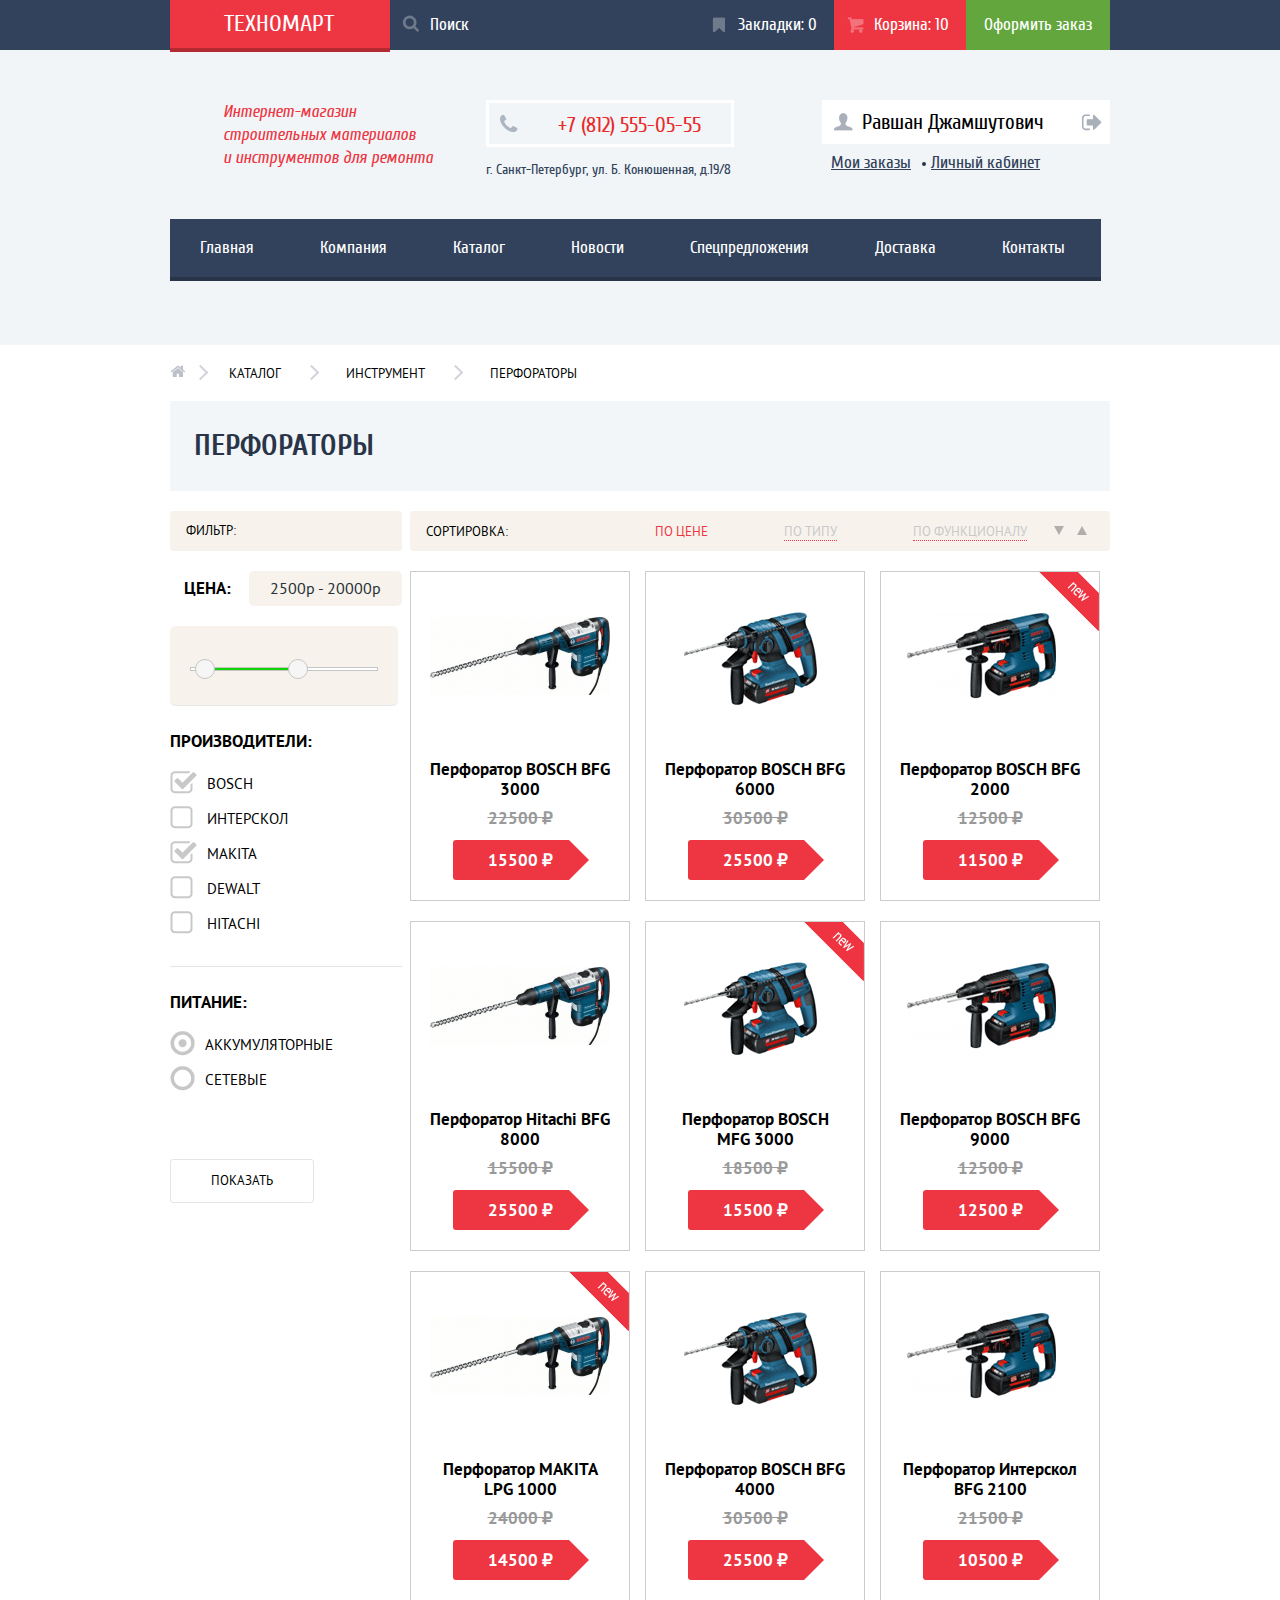
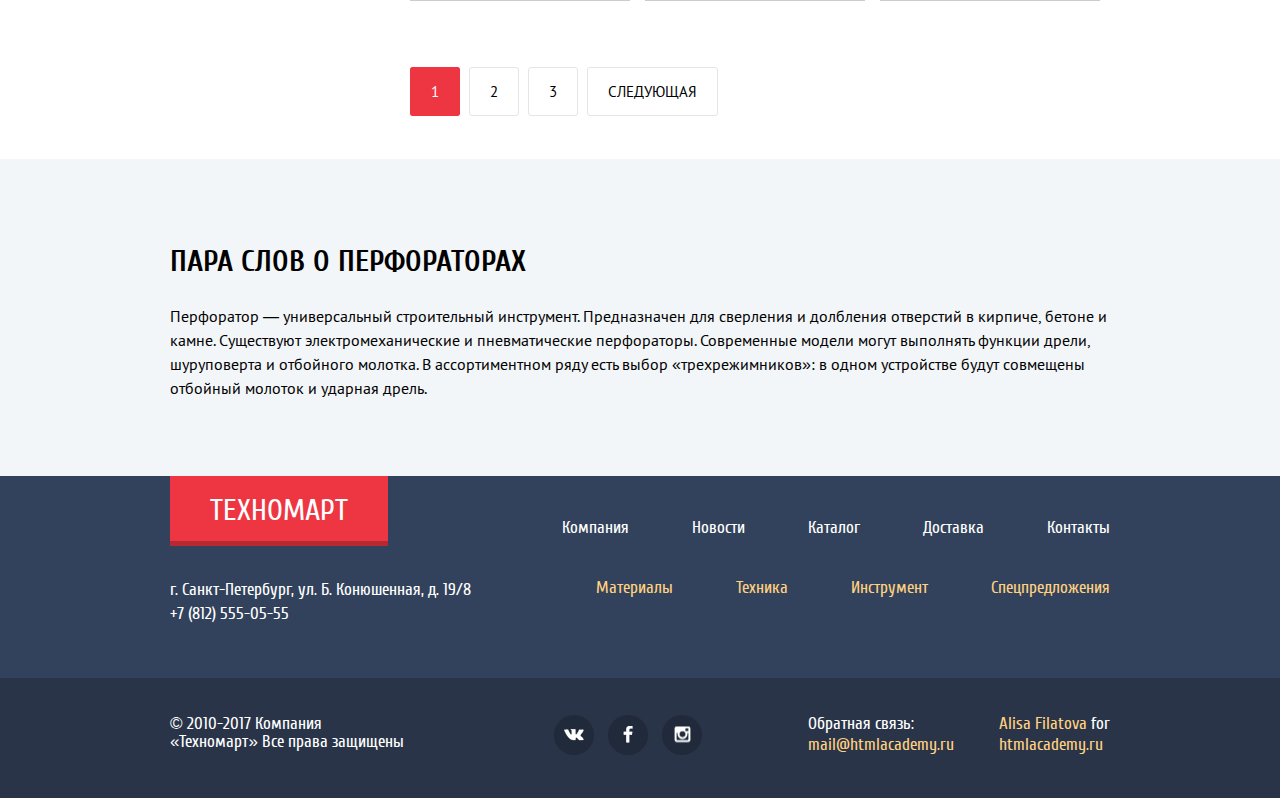
==== inner.html @ 426a7ded "добавлен запрос товаров по фильтру" ====
<!DOCTYPE html>
<html lang="ru">
<head>
    <meta charset="utf-8">

    <link rel="stylesheet" href="css/normalize.css" >
    <link rel="stylesheet" href="css/common.css">
    <link rel="stylesheet" href="css/inner.css">
    <link rel="stylesheet" href="css/layout.css">
    <link rel="stylesheet" href="css/products-card.css">
    <link rel="stylesheet" href="css/modal.css">
    
    <title>Техномарт-каталог</title>
</head>

<body>
    <header class="main-header">
        <div class="navigation">
            <nav class="user-nav container clearfix">
                <a href="index.html" class="main-logo">Техномарт</a>
     
                <div class="search-field">
                    <input 
                        type="search" 
                        name="search" 
                        placeholder="Поиск"
                    >
                </div>

                <ul class="user-menu">
                    <li>
                        <a href="#" class="bookmark icon">Закладки:
                          <span class="bookmark-number">0</span>
                        </a>
                    </li>
                    
                    <li>
                        <a href="#" class="basket basket-filled icon">Корзина: 
                          <span class="basket-number">10</span>
                        </a>
                    </li>

                    <li>
                        <a href="#" class="active-btn">Оформить заказ</a>
                    </li>
                </ul>
            </nav>
        </div>
        
        <div class="container">
            <div class="header clearfix">
                <div class="main-title">
                    <p>Интернет-магазин<br>
                       строительных материалов<br>
                       и инструментов для ремонта
                    </p>
                </div>
            
                <div class="contacts-block">
                    <div class="tel">
                        <span><i class="phone icon"></i>+7 (812) 555-05-55</span>
                    </div>
                    <p>г. Санкт-Петербург, ул. Б. Конюшенная, д.19/8</p>
                </div>

                <nav class="user-block">
                    <a href="#" class="btn-user-block logout"></a>
                    <a href="#" class="btn-user-block personal-account">Равшан Джамшутович</a>
                  
                    <div class="personal-account-nav">
                        <a href="#">Личный кабинет</a>
                        <a href="#">Мои заказы</a>
                    </div>
                </nav>

                <nav class="main-nav clearfix">
                    <ul class="main-nav-ul">
                        <li><a href="index.html">Главная</a></li>
                        <li><a href="index.html#Company">Компания</a></li>
                        <li><a href="#">Каталог</a></li>
                        <li><a href="#">Новости</a></li>
                        <li><a href="#">Спецпредложения</a></li>
                        <li><a href="index.html#delivery">Доставка</a></li>
                        <li><a href="#main-footer">Контакты</a></li>
                    </ul>
                </nav>
            </div>
        </div>
    </header>
    
    <main class="catalog container clearfix"> 
        <nav class="catalog-nav clearfix">
            <ul>
                <li><a href="#" class="home-page"></a></li>
                <li><a href="#">Каталог</a></li>
                <li><a href="#">Инструмент</a></li>
                <li><a href="#" class="active">Перфораторы</a></li>
            </ul>
        </nav>
        
        <div class="catalog-title">
            <h1 class="title">Перфораторы</h1>
        </div> 
      
        <section class="filter container clearfix">
            
            <form class="filter-form">
                <div class="form-title">Фильтр:</div>

                <div class="price-controls">
                    <label for="amount" class="filter range-title">ЦЕНА:</label>
                    <input
                        id="amount"
                        class="max-price"
                        name="max-price"
                        type="text"
                        readonly
                    >
                </div>

                <div class="range-filter">
                    <div id="slider-range"></div>
                </div>

                <div class="checkbox-title">Производители:</div>
                <ul class="checkbox-filter">
                    <li>
                       <input 
                           type="checkbox" 
                           name="BOSCH" 
                           value="BOSCH" 
                           id="BOSCH" 
                           checked
                       >
                       <label for="BOSCH"><span></span>Bosch</label>
                    </li>
                    <li>
                       <input 
                           type="checkbox" 
                           name="interskol" 
                           value="Интерскол" 
                           id="interskol"
                       >
                       <label for="interskol"><span></span>Интерскол</label>
                    </li>
                    <li>
                        <input 
                            type="checkbox" 
                            name="MAKITA" 
                            value="MAKITA" 
                            id="MAKITA" 
                            checked
                        >
                        <label for="MAKITA"><span></span>Makita</label>
                    </li>
                    <li>
                        <input 
                            type="checkbox" 
                            name="dewalt" 
                            value="dewalt" 
                            id="dewalt"
                        >
                        <label for="dewalt"><span></span>Dewalt</label>
                    </li>
                    <li>
                        <input 
                            type="checkbox" 
                            name="hitachi" 
                            value="Hitachi" 
                            id="hitachi"
                        >
                        <label for="hitachi"><span></span>Hitachi</label>
                    </li>
                </ul>
                
                <div class="radio-title">Питание:</div>
                <ul class="radio-filter">
                    <li>
                        <input 
                            type="radio" 
                            name="power" 
                            value="battery" 
                            id="battery" 
                            checked
                        >
                        <label for="battery"><span></span>Аккумуляторные</label>
                    </li>
                    <li>
                        <input 
                            type="radio" 
                            name="power" 
                            value="mains-supply" 
                            id="mains-supply"
                        >
                        <label for="mains-supply"><span></span>Сетевые</label>
                    </li>
                </ul>
           
                <p><input type="submit" value="Показать" class="filter-btn"></p>  
            </form>
              
          
            <section class="products-catalog container-catalog clearfix">
                <div class="catalog-items">
                    
                    <nav class="products-filter-nav">
                        <span class="title">Сортировка:</span>
                        <ul>
                            <li><a href="#" class="active filter-price">По цене</a></li>
                            <li><a class="filter-type" href="#">По типу</a></li>
                            <li><a class="filter-function" href="#">По функционалу</a></li>
                        </ul>
                    </nav>
                <div class="items"></div>

                </div>
                <nav class="paginator">
                    <ul>
                        <li><a href="#" class="active">1</a></li>
                        <li><a href="#">2</a></li>
                        <li><a href="#">3</a></li>
                        <li><a href="#">Следующая</a></li>
                    </ul>
                </nav>
            </section>
        </section>
    </main>
    <article class="about">
        <div class="container clearfix">
            <h2>Пара слов о перфораторах</h2>
            <p>
                Перфоратор — универсальный строительный инструмент.
                Предназначен для сверления и долбления отверстий в кирпиче, 
                бетоне и камне. Существуют электромеханические и пневматические 
                перфораторы. Современные модели могут выполнять функции дрели, 
                шуруповерта и отбойного молотка. В ассортиментном ряду есть 
                выбор «трехрежимников»: в одном устройстве будут совмещены 
                отбойный молоток и ударная дрель.
            </p>
        </div>
    </article>

    <footer class="main-footer" id="main-footer">
        <div class="container clearfix">
            <div class="footer-menu clearfix">
                <div class="address">
                    <a class="main-logo">Техномарт</a>
                    <p class="address-tel">
                        г. Санкт-Петербург, ул. Б. Конюшенная, д. 19/8<br>
                        +7 (812) 555-05-55
                    </p>
                </div>

                <nav class="footer-nav">
                    <ul class="top-nav">
                        <li><a href="index.html#Company">Компания</a></li>
                        <li><a href="#">Новости</a></li>
                        <li><a href="#">Каталог</a></li>
                        <li><a href="index.html#delivery">Доставка</a></li>
                        <li><a href="#">Контакты</a></li>
                    </ul>

                    <ul class="bottom-nav">
                        <li><a href="#">Материалы</a></li>
                        <li><a href="#">Техника</a></li>
                        <li><a href="#">Инструмент</a></li>
                        <li><a href="#">Спецпредложения</a></li>
                    </ul>
                </nav>
            </div>
        </div>
    </footer>
    
    <footer class="footer-bottom">
        <div class="container clearfix">
            <div class="footer-bottom-menu clearfix">
                <div class="copyright">
                    <p>
                        &#169; 2010-2017 Компания «Техномарт»
                        Все права защищены
                    </p>
                </div>

                <div class="social-btn">
                    <ul>
                        <li>
                            <a href="#"><i class="vk-icon"></i></a>
                        </li>

                        <li>
                            <a href="#"><i class="fb-icon"></i></a>
                        </li>

                        <li>
                            <a href="#"><i class="insta-icon"></i></a>
                        </li>
                    </ul>
                </div>

                <div class="developers">
                    <p><a href="http://alicedesign.ru/" target="_blank">Alisa Filatova</a> for </p>
                    <a href="https://htmlacademy.ru" target="_blank">htmlacademy.ru</a>
                </div>

                <div class="e-mail">
                    <p>Обратная связь:</p>
                    <a href="mailto:mail@htmlacademy.ru" target="_blank">mail@htmlacademy.ru</a>
                </div>
            </div>
        </div>
    </footer>

    <script src="js/jquery.js"></script>
    <script src="js/jquery-ui.js"></script>
    <script src="js/range-filter.js"></script>
    <script src="js/catalog.js"></script>
</body>
</html>
---- css/common.css ----
@font-face {
  font-family: "Cuprum", "PT Sans", sans-serif;
  src: url("https://fonts.googleapis.com/css?family=Cuprum:400,400i,700,700i|PT+Sans:400,400i,700,700i");
  font-weight: 400;
  font-style: normal, italic;
}

@font-face {
    font-family: 'PT Sans Narrow', sans-serif;
    src: url('https://fonts.googleapis.com/css?family=PT+Sans+Narrow:400,700&subset=cyrillic,cyrillic-ext');
    font-weight: 400;
    font-style: normal;
}

@font-face {
  font-family: "Cuprum";
  font-weight: bold;
  font-style: normal;
  src: url("../fonts/cuprum-bold-webfont.eot");
  src: url("../fonts/cuprum-bold-webfont.eot?#iefix") format("embedded-opentype"),
  url("../fonts/cuprumbold.woff2") format("woff2"),
  url("../fonts/cuprumbold.woff") format("woff"),
  url("../fonts/Cuprum-Bold.ttf") format("truetype");
}


@font-face {
  font-family: "Cuprum";
  font-weight: bold;
  font-style: italic;
  src: url("../fonts/cuprum-bolditalic-webfont.eot");
  src: url("../fonts/cuprum-bolditalic-webfont.eot?#iefix") format("embedded-opentype"),
  url("../fonts/cuprumbolditalic.woff2") format("woff2"),
  url("../fonts/cuprumbolditalic.woff") format("woff"),
  url("../fonts/Cuprum-BoldItalic.ttf") format("truetype");
}

@font-face {
  font-family: "Cuprum";
  font-weight: normal;
  font-style: italic;
  src: url("../fonts/cuprum-italic-webfont.eot");
  src: url("../fonts/cuprum-italic-webfont.eot?#iefix") format("embedded-opentype"),
  url("../fonts/cuprumitalic.woff2") format("woff2"),
  url("../fonts/cuprumitalic.woff") format("woff"),
  url("../fonts/Cuprum-Italic.ttf") format("truetype");
}

@font-face {
  font-family: "Cuprum";
  font-weight: normal;
  font-style: normal;
  src: url("../fonts/cuprum-regular-webfont.eot");
  src: url("../fonts/cuprum-regular-webfont.eot?#iefix") format("embedded-opentype"),
  url("../fonts/cuprumregular.woff2") format("woff2"),
  url("../fonts/cuprumregular.woff") format("woff"),
  url("../fonts/Cuprum-Regular.ttf") format("truetype");
}

@font-face {
  font-family: "PT Sans";
  font-weight: normal;
  font-style: normal;
  src: url("../fonts/pts55f-webfont.eot");
  src: url("../fonts/pts55f-webfont.eot?#iefix") format("embedded-opentype"),
  url("../fonts/ptsans.woff2") format("woff2"),
  url("../fonts/ptsans.woff") format("woff"),
  url("../fonts/PTC55F.ttf") format("truetype");
}

@font-face {
  font-family: "PT Sans";
  font-weight: bold;
  font-style: normal;
  src: url("../fonts/pts75f-webfont.eot");
  src: url("../fonts/pts75f-webfont.eot?#iefix") format("embedded-opentype"),
  url("../fonts/ptsansbold.woff2") format("woff2"),
  url("../fonts/ptsansbold.woff") format("woff"),
  url("../fonts/PTC75F.ttf") format("truetype");
}


body {
  font-family: "Cuprum", "Arial Narrow", sans-serif;
  font-size: 17px;
  line-height: 18px;
  font-weight: 500;
  color: #fff;
  background: #fff;
  padding: 0;
  margin: 0;
}

h2 {
  font-size: 24px;
  font-weight: bold;
}

h3 {
  font-size: 30px;
  text-transform: uppercase;
  color: #32425c;
}

.clearfix::after {
  content: "";
  display: table;
  clear: both;
}

.container {
  width: 940px;
  margin: 0 auto;
}

.container-catalog {
  width: 700px;
  margin: 0;
  float: right;
}
---- css/inner.css ----
.catalog {
  color: #000;
  font-family: "PT Sans", sans-serif;
  font-weight: 500;
  text-transform: uppercase;
  font-size: 15px;
  line-height: 20px;
}

.catalog .catalog-nav {
  float: left;
  width: 100%;
}

.catalog .catalog-nav ul {
  list-style: none;
  padding: 0;
  margin: 0;
}

.catalog .catalog-nav li {
  display: inline-block;
  vertical-align: top;
  padding: 20px;
  padding-bottom: 16px;
}

.catalog .catalog-nav li:first-child {
  padding-left: 0;
}

.catalog .catalog-nav li:nth-child(3),
.catalog .catalog-nav li:nth-child(4) {
  padding-left: 5px;
}

.catalog .catalog-nav a {
  display: inline-block;
  vertical-align: top;
  text-decoration: none;
  font-size: 13px;
  line-height: 18px;
  color: #000;
}

.catalog .catalog-nav a::after {
  content: " ";
  width: 9px;
  height: 9px;
  border: 2px solid #d1d5db;
  border-right: transparent;
  border-top: transparent;
  transform: rotate(225deg);
  display: inline-block;
  margin-left: 25px;
} 

.catalog .catalog-nav .active::after  {
  display: none;
}

.catalog .catalog-nav .home-page {
  background-image: url(../img/inner-spritesheet.png);
  background-repeat: no-repeat;
  background-position: -75px -5px;
  width: 15px;
  height: 12px;
  display: inline-block;  
}

.catalog .catalog-nav a:hover {
  opacity: 0.7;
}

.catalog .catalog-nav a:active {
  opacity: 0.3;
}

.catalog-title {
  float: left;
  width: 100%;
  background: #f2f6f8;
  display: block;
  padding: 5px 24px;
  color: #293449;
  box-sizing: border-box;
}

.catalog-title h1 {
  font-family: "Cuprum", sans-serif;
  font-size: 30px;
  line-height: 40px;
  float: left;
}

.products-filter-nav {
  float: right;
  width: 100%;
  background: #f7f3ec;
  font-size: 13px;
  margin-bottom: 20px;
  border-radius: 3px;
  position: relative;
  z-index: 1000;
}

.products-filter-nav ul {
  list-style: none;
  padding: 0;
  margin: 0;
  float: right;
  margin-right: 10px;
}

.products-filter-nav li {
  display: inline-block;
  vertical-align: top;
  padding: 3px 0;
  padding-right: 73px;
  padding-bottom: 2px;
}

.products-filter-nav a {
  text-decoration: none; 
  color: #c9c9c9;
  border-bottom: 1px dotted #ee3643;
}

.products-filter-nav a::after {
  content: " ";
  width: 0;
  height: 0;
  border: 5px solid transparent;
  border-top: 9px solid #000;
  position: absolute;
  right: 46px;
  bottom: 11px;
  opacity: 0.1;
} 

.products-filter-nav a:hover::after {
  opacity: 1;
}

.products-filter-nav a:active::after {
  border-top: 9px solid #ee3643;
}

.products-filter-nav a::before {
  content: " ";
  width: 0;
  height: 0;
  border: 5px solid transparent;
  border-top: 9px solid #000;
  position: absolute;
  right: 23px;
  bottom: 16px;
  opacity: 0.1;
  transform: rotate(180deg);
}

.products-filter-nav a:hover::before{
  opacity: 1;
}

.products-filter-nav a:active::before {
  border-top: 9px solid #ee3643;
}

.products-filter-nav a.active {
  color: #ee3643;
  border: none;
}

.products-filter-nav a:hover {
  color: #000;
}

.products-filter-nav a:active {
  color: #c9c9c9;
}

.products-filter-nav .title {
  float: left;
  margin-top: 11px;
  margin-left: 16px;
}

.filter-form {
  float: left;
  background-color: #fff;
  margin-top: 20px;
}

.filter-form .form-title {
  background: #f7f3ec;
  border-radius: 3px;
  font-size: 13px;
  padding: 10px;
  padding-left: 16px;
}

.filter .range-title {
  font-weight: bold;
  font-size: 17px;
  margin: 14px;
  display: inline-block;
}

.range-filter {
  width: 188px;
  border-bottom: 1px solid #e5e5e5;
  background: #f7f3ec;
  padding: 34px 20px;
  padding-top: 20px;
  border-radius: 6px;
}

.range-controls {
  position: relative;
  height: 80px;
  margin-bottom: 15px;
  padding: 0 30px;
  background: #f7f3ec;
  border-radius: 5px;
  overflow: hidden;
}

.range-controls .scale {
  margin-top: 39px;
  height: 2px;
  background: #d7dcde;
}

.range-controls .bar {
  height: 2px;
  background: #00ca74;
}

.range-controls .toggle {
  width: 4px;
  height: 4px;
  border: 8px solid #fff;
  background: #ababab;
  cursor: pointer;
  border-radius: 50%;
  box-shadow: 0 2px 1px 0 #cfcfcf;
}

.range-controls .max-toggle {
  left: 145px;
}

.price-controls input {
  width: 133px;
  padding: 8px 10px;
  border: none;
  background: #f7f3ec;
  font-size: 16px;
  font-family: "PT Sans", sans-serif;
  font-weight: 500;
  font-style: normal;
  text-align: center;
  color: #283136;
  border-radius: 5px;
  margin: 20px 0;
}

.price-controls .min-price {
  margin-right: 10px;
}

.filter ul {
  list-style: none;
  padding: 0;
  line-height: 35px;
}

.filter .checkbox-filter {
  border-bottom: 1px solid #e5e5e5;
  padding-bottom: 25px;
}

.filter .radio-filter {
  margin-bottom: 62px;
}

.filter span {
  margin-right: 10px;
  margin-bottom: 5px;
}

.filter .checkbox-title,
.filter .radio-title {
  font-weight: bold;
  font-size: 17px;
  margin-top: 25px;
}

.filter label {
  cursor: pointer;
}

input[type="checkbox"],
input[type="radio"] {
  display: none;
}

input[type="checkbox"] + label span {
  background-image: url(../img/inner-spritesheet.png);
  background-repeat: no-repeat;
  width: 27px;
  height: 23px;
  background-position: -5px -5px;
  display: inline-block;
  vertical-align: middle;
  cursor: pointer;
  opacity: 0.8;
}

input[type="checkbox"]:checked + label span {
  width: 27px;
  height: 23px;
  background-position: -38px -5px;
}

input[type="checkbox"]:checked + label span:hover {
  opacity: 1;
}

input[type="checkbox"] + label span:hover {
  opacity: 1;
}

input[type="radio"] + label span {
  background-image: url(../img/inner-spritesheet.png);
  background-repeat: no-repeat;
  width: 25px;
  height: 25px;
  background-position: -5px -38px;
  display: inline-block;
  vertical-align: middle;
  cursor: pointer;
  opacity: 0.8;
}

input[type="radio"]:checked + label span {
  background-position: -40px -38px;
}

input[type="radio"] + label span:hover {
  opacity: 1;
}

input[type="radio"]:checked + label span:hover  {
  opacity: 1;
} 

input[type="submit"] {
  font-family: "PT Sans", sans-serif;
  font-weight: 500;
  font-size: 13px;
  line-height: 18px;
  border: none;
  background: #fff;
  border: 1px solid #e5e5e5;
  border-radius: 3px;
  text-transform: uppercase;
  padding: 12px 40px;
  cursor: pointer;
}

input[type="submit"]:hover {
  opacity: 0.5;
  transition: all 0.3s;

}

input[type="submit"]:active {
  opacity: 0.2;
}

.products-catalog .item {
  font-family: "PT Sans", sans-serif;
  font-weight: bold;
  font-size: 17px;
  line-height: 20px;
  text-transform: none;
}

.catalog .paginator ul {
  list-style: none;
  padding: 0;
  margin-top: 53px;
  margin-bottom: 50px;
}

.catalog .paginator li {
  display: inline-block;
  vertical-align: top;
  margin-right: 5px;
}

.catalog .paginator a {
  text-decoration: none;
  color: #000;
  border: 1px solid #e5e5e5;
  border-radius: 3px;
  padding: 14px 20px;
}

.catalog .paginator a:hover {
  border-color: #bdc6ca;
} 

.catalog .paginator a:active {
  border-color: #ee3643;
} 

.paginator a.active {
  color: #fff;
  background: #ee3643;
  border-color: #ee3643; 
}

.about {
  background: #f2f6f8;
  color: #000;
  font-family: "PT Sans", sans-serif;
  font-size: 16px;
  line-height: 24px;
  font-weight: 500;
  padding: 60px 0;
}

 .about h2 {
  font-family: "Cuprum", sans-serif;
  text-transform: uppercase;
  font-size: 30px;
  line-height: 35px;
}

 /*range-filter jquery ui*/


.ui-slider {
  position: relative;
  text-align: left;
}
.ui-slider .ui-slider-handle {
  position: absolute;
  z-index: 2;
  width: 1.2em;
  height: 1.2em;
  cursor: default;
  -ms-touch-action: none;
  touch-action: none;
  outline: none;
}
.ui-slider .ui-slider-range {
  position: absolute;
  z-index: 1;
  font-size: .7em;
  display: block;
  border: 0;
  background-position: 0 0;
}

/* support: IE8 - See #6727 */
.ui-slider.ui-state-disabled .ui-slider-handle,
.ui-slider.ui-state-disabled .ui-slider-range {
  filter: inherit;
}

.ui-slider-horizontal {
  height: .8em;
}
.ui-slider-horizontal .ui-slider-handle {
  top: -.6em;
  margin-left: -.6em;
}
.ui-slider-horizontal .ui-slider-range {
  top: 0;
  height: 100%;
}
.ui-slider-horizontal .ui-slider-range-min {
  left: 0;
}
.ui-slider-horizontal .ui-slider-range-max {
  right: 0;
}

/* Component containers
----------------------------------*/
.ui-widget {
  font-family: Arial,Helvetica,sans-serif;
  font-size: 1em;
}

.ui-widget .ui-widget {
  font-size: 1em;
}

.ui-widget input,
.ui-widget select,
.ui-widget textarea,
.ui-widget button {
  font-family: Arial,Helvetica,sans-serif;
  font-size: 1em;
}
.ui-widget.ui-widget-content {
  border: 1px solid #c5c5c5;
  height: 2px;
  margin-top: 21px;
}
.ui-widget-content {
  border: 1px solid #dddddd;
  background: #ffffff;
  color: #333333;
}
.ui-widget-content a {
  color: #333333;
}
.ui-widget-header {
  border: 1px solid #dddddd;
  background: #10d303;
  color: #333333;
  font-weight: bold;
}
.ui-widget-header a {
  color: #333333;
}

/* Interaction states
----------------------------------*/
.ui-state-default,
.ui-widget-content .ui-state-default,
.ui-widget-header .ui-state-default,
.ui-button,

  /* We use html here because we need a greater specificity to make sure disabled
  works properly when clicked or hovered */
html .ui-button.ui-state-disabled:hover,
html .ui-button.ui-state-disabled:active {
  border: 1px solid #c5c5c5;
  background: #f6f6f6;
  font-weight: normal;
  color: #454545;
  border-radius: 50%;
}
.ui-state-default a,
.ui-state-default a:link,
.ui-state-default a:visited,
a.ui-button,
a:link.ui-button,
a:visited.ui-button,
.ui-button {
  color: #454545;
  text-decoration: none;
}
.ui-state-hover,
.ui-widget-content .ui-state-hover,
.ui-widget-header .ui-state-hover,
.ui-state-focus,
.ui-widget-content .ui-state-focus,
.ui-widget-header .ui-state-focus,
.ui-button:hover,
.ui-button:focus {
  border: 1px solid #cccccc;
  background: #ededed;
  font-weight: normal;
  color: #2b2b2b;
}
.ui-state-hover a,
.ui-state-hover a:hover,
.ui-state-hover a:link,
.ui-state-hover a:visited,
.ui-state-focus a,
.ui-state-focus a:hover,
.ui-state-focus a:link,
.ui-state-focus a:visited,
a.ui-button:hover,
a.ui-button:focus {
  color: #2b2b2b;
  text-decoration: none;
}

.ui-visual-focus {
  box-shadow: 0 0 3px 1px rgb(94, 158, 214);
}
.ui-state-active,
.ui-widget-content .ui-state-active,
.ui-widget-header .ui-state-active,
a.ui-button:active,
.ui-button:active,
.ui-button.ui-state-active:hover {
  font-weight: normal;
  color: #ffffff;
  background: #ffffff;
}
.ui-icon-background,
.ui-state-active .ui-icon-background {
  border: #92ffce;
  background-color: #ffffff;
}
.ui-state-active a,
.ui-state-active a:link,
.ui-state-active a:visited {
  color: #ffffff;
  text-decoration: none;
}
---- css/layout.css ----
/*header*/

.btn {
  color: #fff;
  text-transform: uppercase;
  line-height: 45px;
  display: inline-block;
  text-decoration: none;
  border-radius: 3px;  
  padding: 0 40px;
  background: #ee3643;
  text-align: center;
  transition: all 0.2s linear;
}

.btn:hover {
  background: #ca2c37;
}

.btn:active {
  background: #ba2732;
}

.navigation {
  background: #32425c;
}

.main-header {
  background-color: #f1f5f7;
}

.user-nav {
  background-color: #32425c;
  position: relative;
}

.user-nav .main-logo {
  position: absolute;
  top: 0;
  font-size: 24px;
  line-height: 24px;
  text-transform: uppercase;
  background-color: #ee3643;
  border-bottom: 4px solid #b52933;
  padding: 12px 54px;
  padding-right: 56px;
  cursor: pointer;
  transition: all 0.2s linear;
}

.user-nav .main-logo:hover,
.main-footer .main-logo:hover {
  background: #ca2c37;
}

.user-nav .main-logo:active, 
.main-footer .main-logo:active {
  background: #ba2732;
}

.user-nav .search-field {
  display: inline-block;
  vertical-align: middle;
  float: left;
  position: relative;
  padding: 0;
  margin: 0;
  margin-left: 220px;
}

.user-nav .icon {
  position: relative;
}

.user-nav a.bookmark::before {
  content: " ";
  width: 14px;
  height: 16px;
  background: url('../img/spritesheet.png') no-repeat -95px 0;
  display: inline-block;
  opacity: 0.3;
  position: absolute;
  left: 13px;
  bottom: 17px;
}

.user-nav a.basket::before {
  content: " ";
  width: 17px;
  height: 16px;
  background: url('../img/spritesheet.png') no-repeat 0 0;
  display: inline-block;
  opacity: 0.3;
  position: absolute;
  left: 13px;
  bottom: 17px;
}

.user-nav .bookmark:hover::before,
.user-nav .basket:hover::before {
  opacity: 1;
} 

.user-nav .bookmark:active::before,
.user-nav .basket:active::before {
  opacity: 0.5;
} 

input[type="search"] {
  width: 260px;
  height: 49px;
  background: url('../img/icon-search.png') no-repeat 12px 15px, #32425c;
  border: none; 
  font-family: "Cuprum", "PT Sans", "Arial", sans-serif;
  color: #fff;
  font-size: 17px;
  line-height: 18px;
  font-weight: 500;
  opacity: 1;
  padding-left: 40px;
  position: absolute;
}

input[type="search"]:hover {
  background: url('../img/icon-search-full.png') no-repeat 12px 15px, #212a3a;
}

input[type="search"]:focus {
  background: url('../img/icon-search-red.png') no-repeat 12px 15px, #fff;
  color: #000;
}

input[type="search"]:-moz-placeholder {
  color: #fff;
}

input[type="search"]::-moz-placeholder {
  color: #fff;
}

input[type="search"]::-webkit-input-placeholder {
  color: #fff;
}

input[type="search"]:-ms-input-placeholder {
  color: #fff;
}

.user-nav ul {
  float: right;
  list-style: none;
  padding: 0;
  margin: 0;
}

.user-nav li {
  display: inline-block;
  vertical-align: top;
  float: left;
}

.user-nav a {
  display: inline-block;
  vertical-align: middle;
  font-size: 17px;
  text-decoration: none;
  line-height: 26px;
  color: #fff;
  padding: 12px 17px 12px 40px;
  transition: all 0.2s linear;
}

.user-nav a:hover,
.main-nav a:hover {
  background-color: #212a3a;
}

.user-nav a:active,
.main-nav a:active {
  background-color: #161d29;
  color: rgba(255, 255, 255, 0.3);
}

.user-nav .active-btn {
  background: #63a63e;
  padding-left: 18px;
  padding-right: 18px;
  transition: all 0.2s linear;
}

.user-nav .active-btn:hover {
  background: #5fbb2d;
}

.user-nav .active-btn:active {
  background: #518534;
  color: rgba(255, 255, 255, 0.3);
}

.user-nav .basket-filled {
  background: #ee3643;
}

.header .main-title {
  font-style: italic;
  line-height: 23px;
  margin: 0;  
  color: #ee3643;
  float: left;
}

.header ul {
  display: inline-block;
  list-style: none;
  margin: 0;
  padding: 0;
}

.header li {
  display: inline-block;
  vertical-align: middle;
  float: left;
}

.main-nav {
  padding-bottom: 60px;
}

.main-nav a {
  display: inline-block;
  vertical-align: middle;
  text-decoration: none;
  margin: 0;
  color: #fff;
  padding: 20px 36px 20px 30px;
  background-color: #32425c;
  border-bottom: 4px solid #293449;
  transition: all 0.2s linear;
}

.header .main-title p {
  margin: 50px 53px;
}

.contacts-block {
  display: inline-block;
  float: left;
  font-size: 14px;
  color: #32425c;
  margin-top: 50px;
}

.contacts-block span {
  display: inline-block;
  vertical-align: middle;
  text-align: center;
  font-size: 21px;
  line-height: 18px;
  color: #e9292a;
  border: 3px solid #fff;
  padding: 10px 30px 10px 10px;
}

.contacts-block .phone {
  background: url('../img/spritesheet.png') no-repeat -184px -70px;
  display: inline-block;
  margin-right: 40px;
  width: 19px;
  height: 19px;
}

.user-block {
  display: inline-block;
  float: right;
  margin-top: 50px;
}

.user-block .btn-user-block {
  display: inline-block;
  background-color: #fff;
  color: #000;
  font-size: 21px;
  padding: 13px 22px;
  cursor: pointer;
  margin-left: 10px;
  position: relative;
  text-decoration: none;
  font-family: "Cuprum", sans-serif;
}

.user-block .login {
  padding-left: 40px;
}

.user-block .login::before {
  content: " ";
  background: url('../img/spritesheet.png') no-repeat -143px -153px;
  width: 20px;
  height: 17px;
  display: inline-block;
  position: absolute;
  bottom: 14px;
  left: 11px;
  opacity: 0.5;
}

.user-block .login:hover::before {
  opacity: 1;
}

.user-block .login:active::before {
  opacity: 0.4;
}

.user-block .btn-user-block:hover {
  color: #ee3643;
}

.user-block .btn-user-block:active {
  color: rgba(0, 0, 0, 0.3);
}

.user-block .personal-account {
  padding-left: 40px;
  padding-right: 26px;
  position: relative;
}

.user-block .personal-account::before {
  content: " ";
  width: 20px;
  height: 18px;
  background: url('../img/inner-spritesheet.png') no-repeat -75px -54px;
  position: absolute;
  bottom: 13px;
  left: 11px;
  opacity: 0.4;
}

.user-block .personal-account:hover::before {
  opacity: 1;
}

.user-block .personal-account:active::before {
  opacity: 0.2;
}

.user-block .logout {
  margin: 0;
  padding: 22px 20px;
  float: right;
  position: relative;
}

.user-block .logout::before {
  content: " ";
  width: 21px;
  height: 17px;
  background: url('../img/inner-spritesheet.png') no-repeat -75px -27px;
  position: absolute;
  bottom: 13px;
  left: 11px;
  opacity: 0.4;
}

.user-block .logout:hover::before {
  opacity: 1;
} 

.user-block .logout:active::before {
  opacity: 0.2;
} 

.user-block .personal-account-nav a {
  color: #32425c;
  padding: 10px 10px;
  display: inline-block;
  float: right;
}

.user-block .personal-account-nav a:hover {
  color: #ee5861;
}

.user-block .personal-account-nav a:active {
  opacity: 0.3;
}

.user-block .personal-account-nav {
  margin: 0;
  margin-right: 60px;
  position: relative;
}

.user-block .personal-account-nav::after {
  content: " ";
  width: 4px;
  height: 4px;
  border-radius: 50%;
  background-color: #293449;
  position: absolute;
  top: 18px;
  left: 110px;
}

/*Footer*/

.main-footer .address {
  float: left;
  max-width: 332px;
}

.main-footer .main-logo {
  display: inline-block;
  float: left;
  font-size: 30px;
  line-height: 30px;
  font-weight: 500;
  text-transform: uppercase;
  background-color: #ee3643;
  border-bottom: 5px solid #b52933;
  padding: 20px 40px 15px 40px;
  color: #fff;
  text-decoration: none;
  cursor: pointer;
}

.main-footer {
  background: #32425c;
}

.main-footer .footer-menu {
  padding-bottom: 35px;
}

.footer-bottom {
  background: #293449;
}

.main-footer ul {
  list-style: none;
  padding: 0;
  margin: 0;
  margin-top: 42px;
  float: right;
}

.main-footer li {
  display: inline-block;
  vertical-align: middle;
  padding-left: 59px;
}

.main-footer .bottom-nav a {
  color: #ffd180;
  text-decoration: none;
  transition: all 0.2s linear;
}

.main-footer .top-nav a {
  color: #fff;
  text-decoration: none;
}

.main-footer .top-nav a:hover,
.main-footer .address a:hover {
  color: #fff;
  text-decoration: none;
}

.main-footer .top-nav a:hover,
.main-footer .bottom-nav a:hover {
 text-decoration: underline; 
}

.main-footer .top-nav a:active,
.main-footer .bottom-nav a:active {
  opacity: 0.5; 
  text-decoration: none;
}

.main-footer .address-tel {
  float: left;
  line-height: 24px;
  margin-top: 32px;
}

.footer-bottom-menu {
  padding-top: 20px;
  padding-bottom: 30px;
}

.copyright {
  float: left;
  max-width: 239px;
}

.social-btn {
  margin-left: 135px;
  margin-top: 17px;
  float: left;
}

.social-btn ul {
  list-style: none;
  margin: 0;
  padding: 0;
}

.social-btn li {
  display: inline-block;
  vertical-align: middle; 
}

.social-btn a {
  position: relative;
  background-color: #212a3a;
  width: 40px;
  height: 40px;
  border-radius: 50%;
  margin-left: 10px;
  display: inline-block;
  vertical-align: middle;
  transition: all 0.2s linear;
}

.social-btn a:hover {
  background: #ee3643;
}

.social-btn a:active {
  background: #b52933;
}

.social-btn i {
  background-image: url('../img/spritesheet.png');
  background-repeat: no-repeat;
  display: block;
  margin: 0 auto;
  transform: translateY(-50%);
  margin-top: 50%;
}

.vk-icon {
  width: 20px;
  height: 12px;
  background-position: -120px 0;
}

.fb-icon {
  width: 10px;
  height: 18px;
  background-position: -142px -99px;
}

.insta-icon {
  width: 17px;
  height: 17px;
  background-position: -142px -127px;
}

.developers,
.e-mail {
  float: right;
  display: inline-block;
} 

.developers a,
.e-mail a {
  color: #ffd180;
  text-decoration: none;
}

.developers a:hover,
.e-mail a:hover {
  text-decoration: underline;
}

.developers a:active,
.e-mail a:active {
  color: #ee3643;
}

.developers p,
.e-mail p {
  margin-bottom: 3px;
}

.e-mail {
  margin-right: 45px;
}
---- css/products-card.css ----
.popular-items {
  background: #fff;
}

.popular-items .title h3 {
  margin: 0;
  line-height: 49px;
  float: left;
} 

.popular-items .title {
  background: #f7f3ec;
  padding: 20px 30px;
}

.popular-items .title a {
  float: right;
}

.items {
  margin: 20px auto;
  position: relative;
}

.item {
  margin-bottom: 20px;
}

.item .actions {
  position: absolute;
  top: 0px;
  left: 0px;
  width: 218px;
  height: 88px;
  padding: 40px 0;
  background-color: rgba(255, 255, 255, 0.9);
  z-index: 20;
  opacity: 0;
  transition: opacity .3s;
}

.item .actions .buy,
.item .actions .bookmark {
  display: block;
  width: 129px;
  margin: 0 auto;
  margin-bottom: 7px;
  padding: 7px 0;
  border: 3px solid #63a63e;
  border-bottom-color: #367315;
  background-color: #63a63e;
  color: #fff;
  font-family: "Cuprum", sans-serif;
  font-weight: normal;
  font-size: 14px;
  text-decoration: none;
  text-transform: uppercase;
  border-radius: 3px;
  text-align: center;
}

.item .actions .bookmark {
  color: #32425c;
  background: #fff;
  border-bottom-color: #63a63e;
}

.actions .buy::before {
  content: " ";
  width: 17px;
  height: 16px;
  background-image: url(../img/spritesheet.png); 
  background-repeat: no-repeat;
  background-position: 0 0;
  z-index: 100;
  display: inline-block;
  position: relative;
  left: -18px;
  bottom: -2px;
  opacity: 0.3;
}

.actions .buy:hover::before {
  opacity: 1;
}

.item .actions .bookmark:hover {
  border: 3px solid #32425c;
}

.item .actions .bookmark:active {
  border: 3px solid #32425c;
  opacity: 0.3;
}

.item .actions .buy:hover {
  background-color: #5fbb2d;
}

.item .actions .buy:active {
  background-color: #518534;
  border-color: #518534;
}

.item:hover .actions {
  opacity: 1;
}

.items .item {
  display: inline-block;
  vertical-align: top;
  position: relative;
  width: 218px;
  margin-right: 15px;
  border: 1px solid #ccc;
  line-height: 20px;
  font-family: "PT Sans", sans-serif;
  font-weight: bold;
  text-align: center;
  color: #000;
  z-index: 10;
}

.item .last-child {
  margin-right: 0;
}

 .btn-price {
  position: relative;
  display: inline-block;
  text-decoration: none;
  background-color: #ee3643;
  color: #fff;
  padding: 10px 35px; 
  margin-bottom: 20px;
  margin-top: 12px;
  border-radius: 3px;
  font-family: "PT Sans Narrow", "PT Sans", sans-serif;
}

.btn-price::after {
  content: " ";
  position: absolute;
  top: 0;
  right: -21px;
  width: 0;
  height: 0;
  border: 20px solid #fff;
  border-left-color: #ee3643;  
}

.items .item .item-name {
  margin: 19px;
  margin-bottom: 9px;
}

.items .item .old-price {
  color: #999;
  text-decoration: line-through;
  font-family: "PT Sans Narrow", "PT Sans", sans-serif;
}

.items div:nth-child(3n+3) {
  margin-right: 0;
}

.items .new::after {
  content: url(../img/new-flag.png);
  position: absolute;
  top: 0;
  right: 0;
  z-index: 21;
}

.items .item-img {
  width: 218px;
  height: 168px;
}

.items .item-img {
  max-width: 100%;
}

.item span {
  margin: 0;
}

.item .btn-price {
  margin-bottom: 20px;
  margin-top: 12px;
}
---- css/modal.css ----
/*Modal windows*/


.modal-post-form {
  position: fixed;
  display: block;
  top: 50%;
  left: 50%;
  width: 620px;
  margin-top: -280px;
  margin-left: -280px;
  background: #fff;
  color: #000;
  box-shadow: 0 30px 50px rgba(0, 0, 0, 0.7);
  z-index: 50;
  border-top: 7px solid #ee3643;
  overflow: hidden;
}

.form-fields {
  width: 468px;
  margin: 45px auto 35px;
  overflow: hidden;
}

.modal-post-form ul {
  list-style: none;
  padding: 0; 
}

.modal-post-form li {
  display: inline-block;
  vertical-align: middle;
}

.modal-post-form input {
  width: 213px;
  padding: 10px 6px;
  border: none;
  border: 2px solid #d7dcde;
  border-radius: 3px;
  font-size: 13px;
  outline: none;
}

.modal-post-form input:focus {
  outline: 2px solid #000;
}

.modal-post-form input:invalid {
  border-color: #ee3643;
}

.modal-post-form textarea {
  margin: 0 auto;
  font-size: 13px;
  border: none;
  border: 2px solid #d7dcde;
  border-radius: 3px;
  width: 440px;
  padding: 8px;
  padding-bottom: 0;
  outline: none;
  resize: none;
}

.modal-post-form textarea:focus {
  outline: 2px solid #000;
}

.modal-post-form .button-post {
  background: #f1f1f1;
  padding-top: 40px;
  padding-bottom: 40px;

}

.button-post input {
  border: none;
  border-radius: 3px;
  width: 460px;
  padding: 5px;
  text-align: center;
  line-height: 30px;
  font-family: "Cuprum", sans-serif;
  font-size: 17px;
  margin: 0 auto;
  display: inherit;
  cursor: pointer;
}

.modal-post-form .close-cross {
  width: 22px;
  height: 22px;
  background: transparent;
  background-image: url('../img/cross.png');
  border: none;
  background-repeat: no-repeat;
  cursor: pointer;
  position: absolute;
  top: 10px;
  right: 20px;
  outline: none;
}

.modal-post-form .close-cross:hover {
  opacity: 0.5;
}

.modal-post-form .close-cross:active {
  opacity: 0.2;
}

.modal-post-form .close-cross:focus {
  opacity: 1;
  outline: 1px solid rgba(0, 0, 0, 0.2);
}


@keyframes bounce {
    0% {
      transform: translateY(-1000px);
  }
    70% {
      transform: translateY(30px);
  }
    90% {
      transform: translateY(-10px);
  }
    100% {
      transform: translateY(0);
  }
}

@keyframes shake {
    0%, 100% {
      transform: translateX(0);
  }
    10%, 30%, 50%, 70%, 90% {
      transform: translateX(-10px);
  }

    20%, 40%, 60%, 80% {
      transform: translateX(10px);
  }
}

.modal-post-form-error {
  animation: shake 0.6s;
}

.modal-post-form {
  display: none;
}

.modal-post-form-show {
  display: block;
  animation: bounce 0.6s;
}

.modal-content-map {
  position: fixed;
  display: block;
  top: 50%;
  left: 50%;
  width: 940px;
  height: 446px;
  margin-top: -280px;
  margin-left: -464px;
  background: url('../img/google-map.png');
  box-shadow: 0 30px 50px rgba(0, 0, 0, 0.7);
  z-index: 50;
}

.modal-content-close {
  width: 22px;
  height: 22px;
  background-color: transparent;
  background-image: url('../img/cross.png');
  background-repeat: no-repeat;
  border: none;
  cursor: pointer;
  position: absolute;
  top: 38px;
  right: 20px;
}

.modal-content-map {
  display: none;
}

.modal-content-map-show {
  display: block;
  animation: bounce 0.6s;
}

.modal-overlay {
  display: block;
  position: fixed;
  top: 0;
  left: 0;
  z-index: 40;
  width: 100%;
  height: 100%;
  background: rgba(0, 0, 0, 0.4);
}

.modal-overlay {
  display: none;
}

.modal-overlay-show {
  display: block;
}
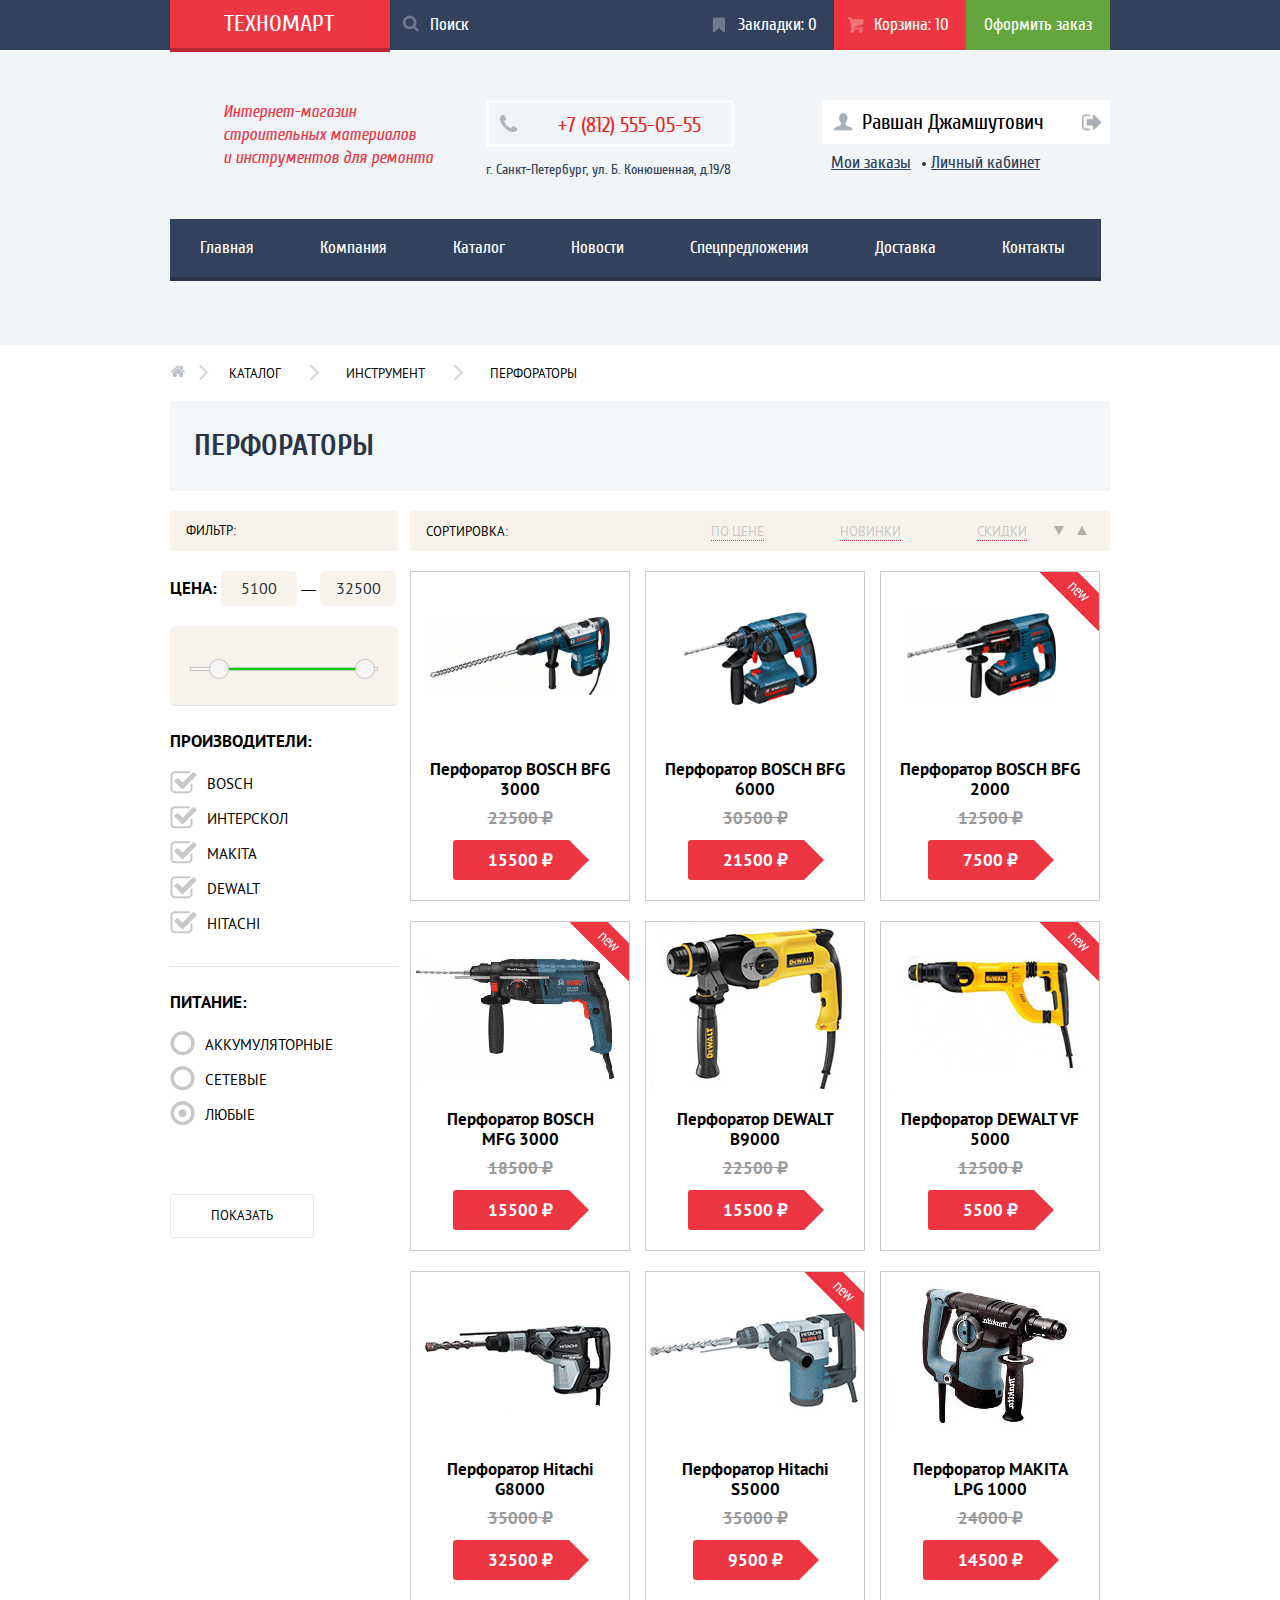
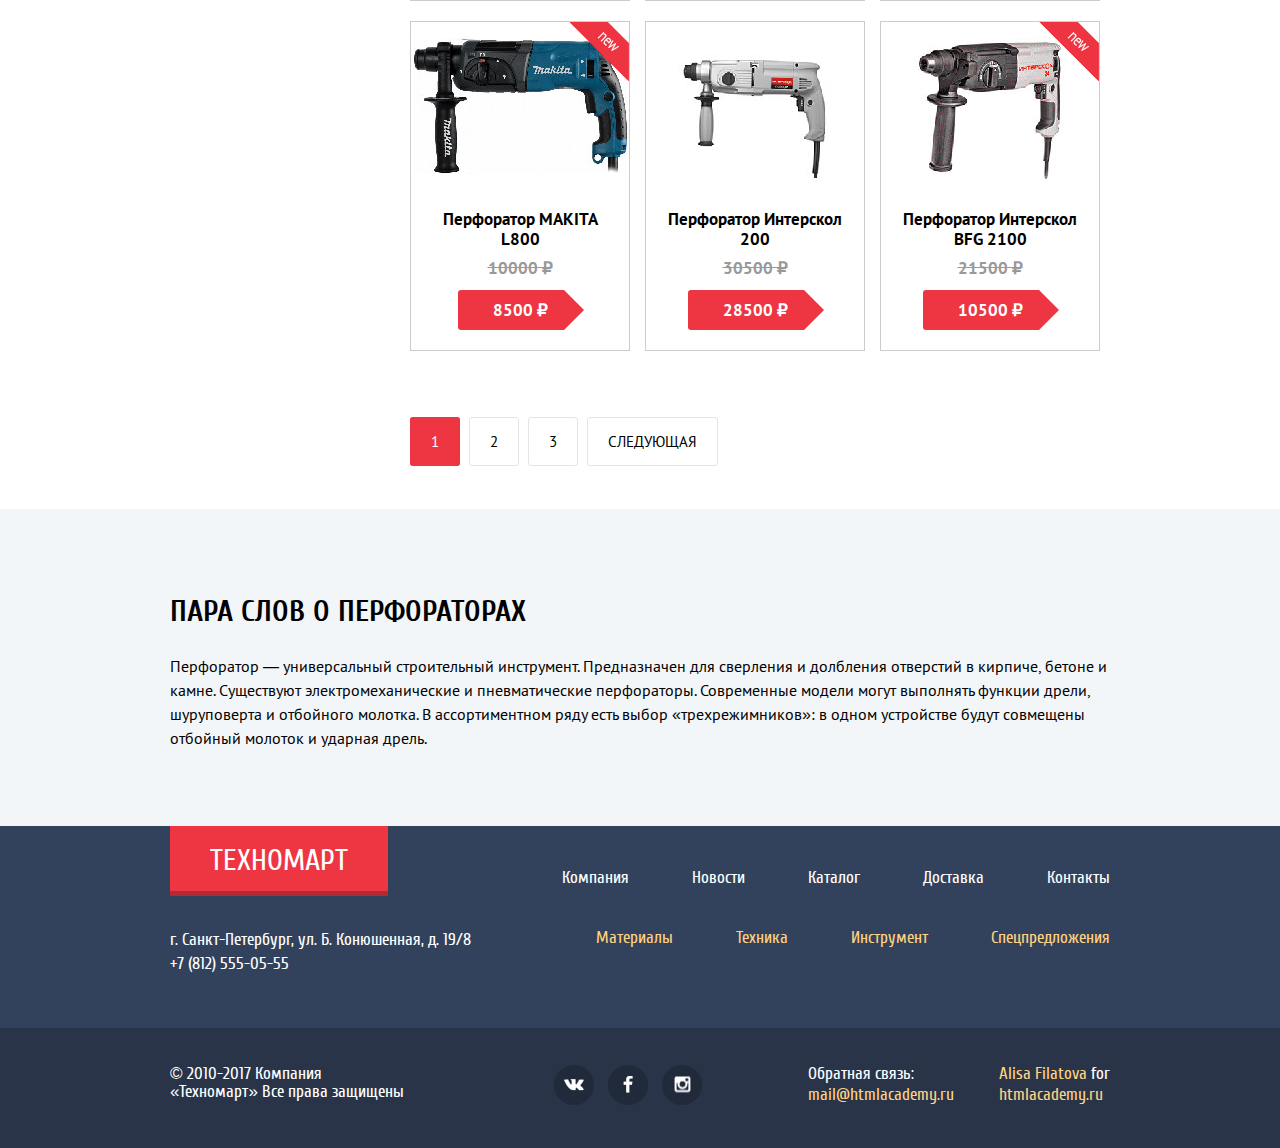
==== commit 126615cb: "добавлены товары" ====
--- a/inner.html
+++ b/inner.html
@@ -108,14 +108,24 @@
                 <div class="form-title">Фильтр:</div>
 
                 <div class="price-controls">
-                    <label for="amount" class="filter range-title">ЦЕНА:</label>
-                    <input
-                        id="amount"
-                        class="max-price"
-                        name="max-price"
-                        type="text"
-                        readonly
+                    <label for="max-price" class="filter range-title">ЦЕНА:</label>
+
+                    <input 
+                        type="text" 
+                        class="sliderValue" 
+                        id="min-price" 
+                        data-index="0" 
+                        value="5100"
                     >
+                    —
+                    <input 
+                        type="text" 
+                        class="sliderValue" 
+                        id="max-price" 
+                        data-index="1" 
+                        value="32500"
+                    >
+                   
                 </div>
 
                 <div class="range-filter">
@@ -140,6 +150,7 @@
                            name="interskol" 
                            value="Интерскол" 
                            id="interskol"
+                           checked
                        >
                        <label for="interskol"><span></span>Интерскол</label>
                     </li>
@@ -156,11 +167,12 @@
                     <li>
                         <input 
                             type="checkbox" 
-                            name="dewalt" 
-                            value="dewalt" 
-                            id="dewalt"
-                        >
-                        <label for="dewalt"><span></span>Dewalt</label>
+                            name="DEWALT" 
+                            value="DEWALT" 
+                            id="DEWALT"
+                            checked
+                        >
+                        <label for="DEWALT"><span></span>Dewalt</label>
                     </li>
                     <li>
                         <input 
@@ -168,6 +180,7 @@
                             name="hitachi" 
                             value="Hitachi" 
                             id="hitachi"
+                            checked
                         >
                         <label for="hitachi"><span></span>Hitachi</label>
                     </li>
@@ -181,7 +194,6 @@
                             name="power" 
                             value="battery" 
                             id="battery" 
-                            checked
                         >
                         <label for="battery"><span></span>Аккумуляторные</label>
                     </li>
@@ -193,6 +205,16 @@
                             id="mains-supply"
                         >
                         <label for="mains-supply"><span></span>Сетевые</label>
+                    </li>
+                    <li>
+                        <input 
+                            type="radio" 
+                            name="power" 
+                            value="any" 
+                            id="any"
+                            checked
+                        >
+                        <label for="any"><span></span>Любые</label>
                     </li>
                 </ul>
            
@@ -206,9 +228,9 @@
                     <nav class="products-filter-nav">
                         <span class="title">Сортировка:</span>
                         <ul>
-                            <li><a href="#" class="active filter-price">По цене</a></li>
-                            <li><a class="filter-type" href="#">По типу</a></li>
-                            <li><a class="filter-function" href="#">По функционалу</a></li>
+                            <li><a href="#" class="filter-price">По цене</a></li>
+                            <li><a class="filter-new" href="#">Новинки</a></li>
+                            <li><a class="filter-sale" href="#">Скидки</a></li>
                         </ul>
                     </nav>
                 <div class="items"></div>
--- a/css/inner.css
+++ b/css/inner.css
@@ -203,7 +203,7 @@
 .filter .range-title {
   font-weight: bold;
   font-size: 17px;
-  margin: 14px;
+  margin: 14px 0;
   display: inline-block;
 }
 
@@ -252,7 +252,7 @@
 }
 
 .price-controls input {
-  width: 133px;
+  width: 56px;
   padding: 8px 10px;
   border: none;
   background: #f7f3ec;
@@ -264,10 +264,6 @@
   color: #283136;
   border-radius: 5px;
   margin: 20px 0;
-}
-
-.price-controls .min-price {
-  margin-right: 10px;
 }
 
 .filter ul {
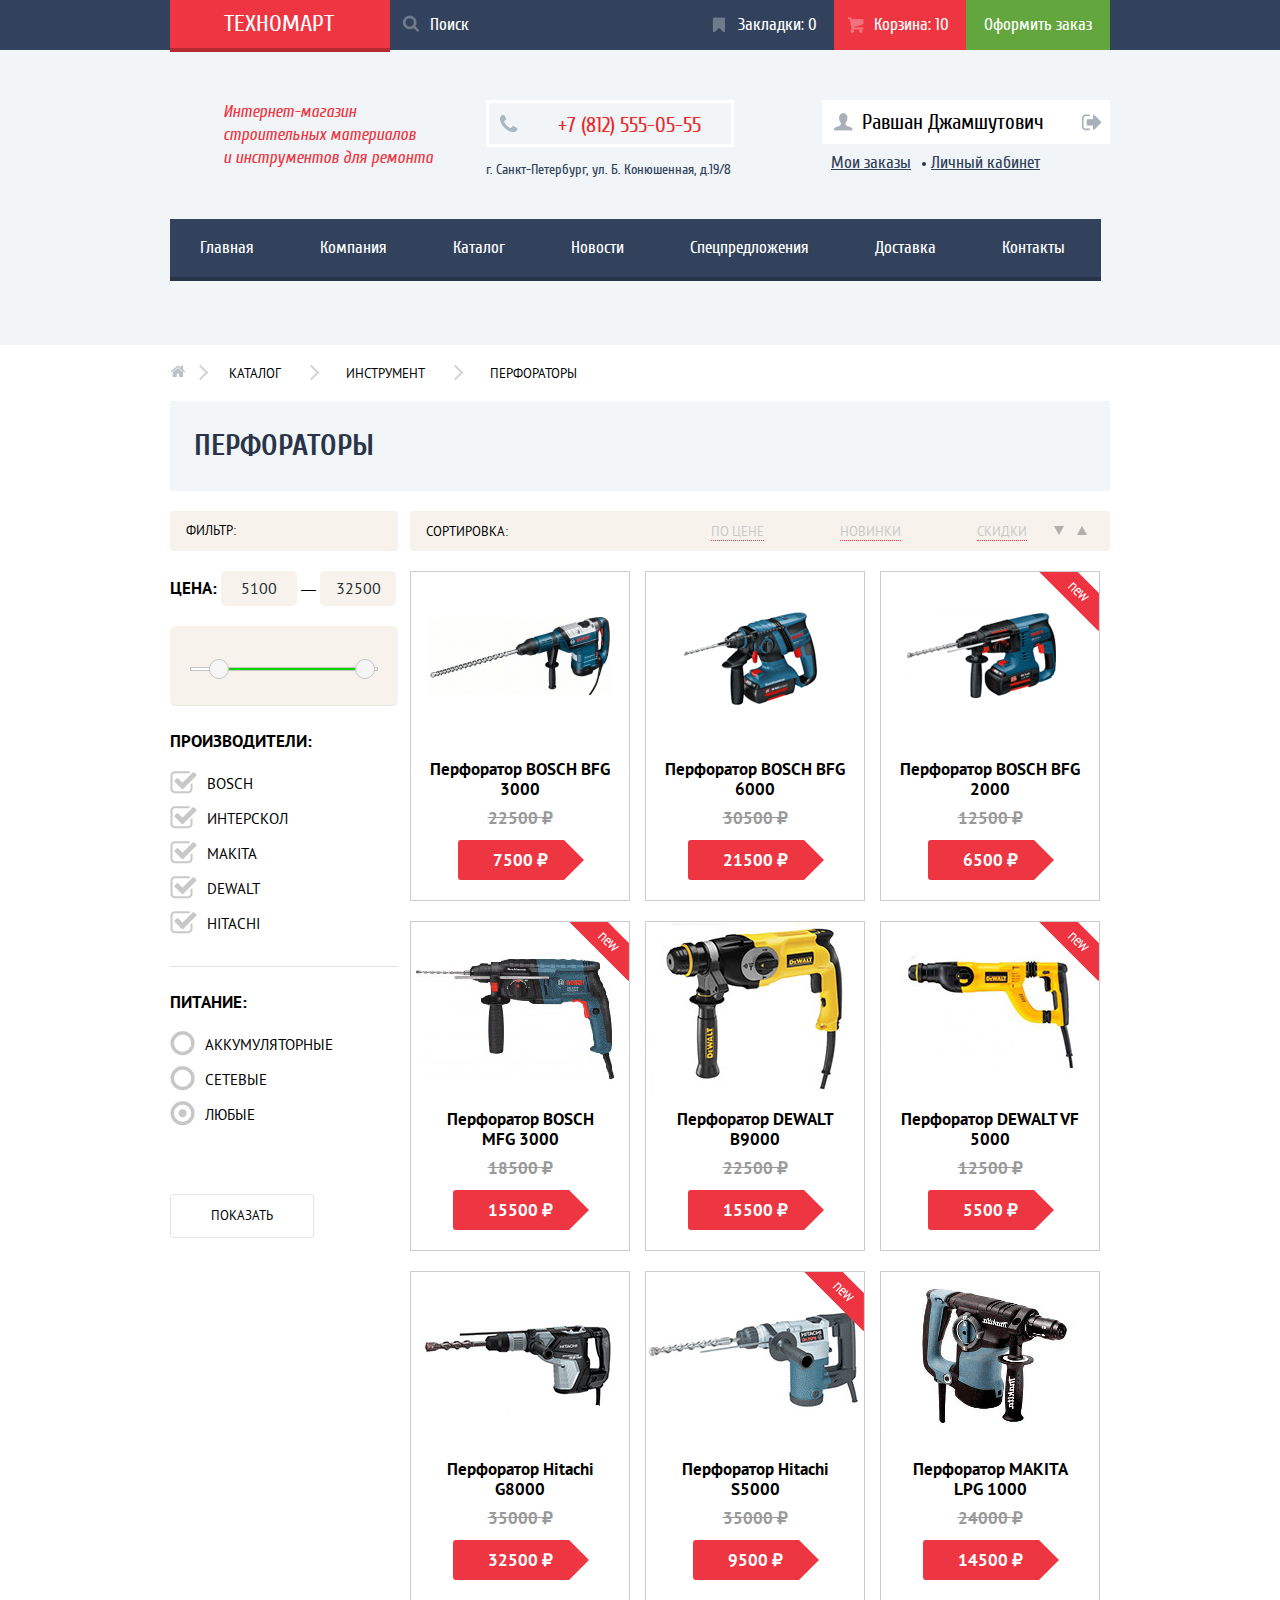
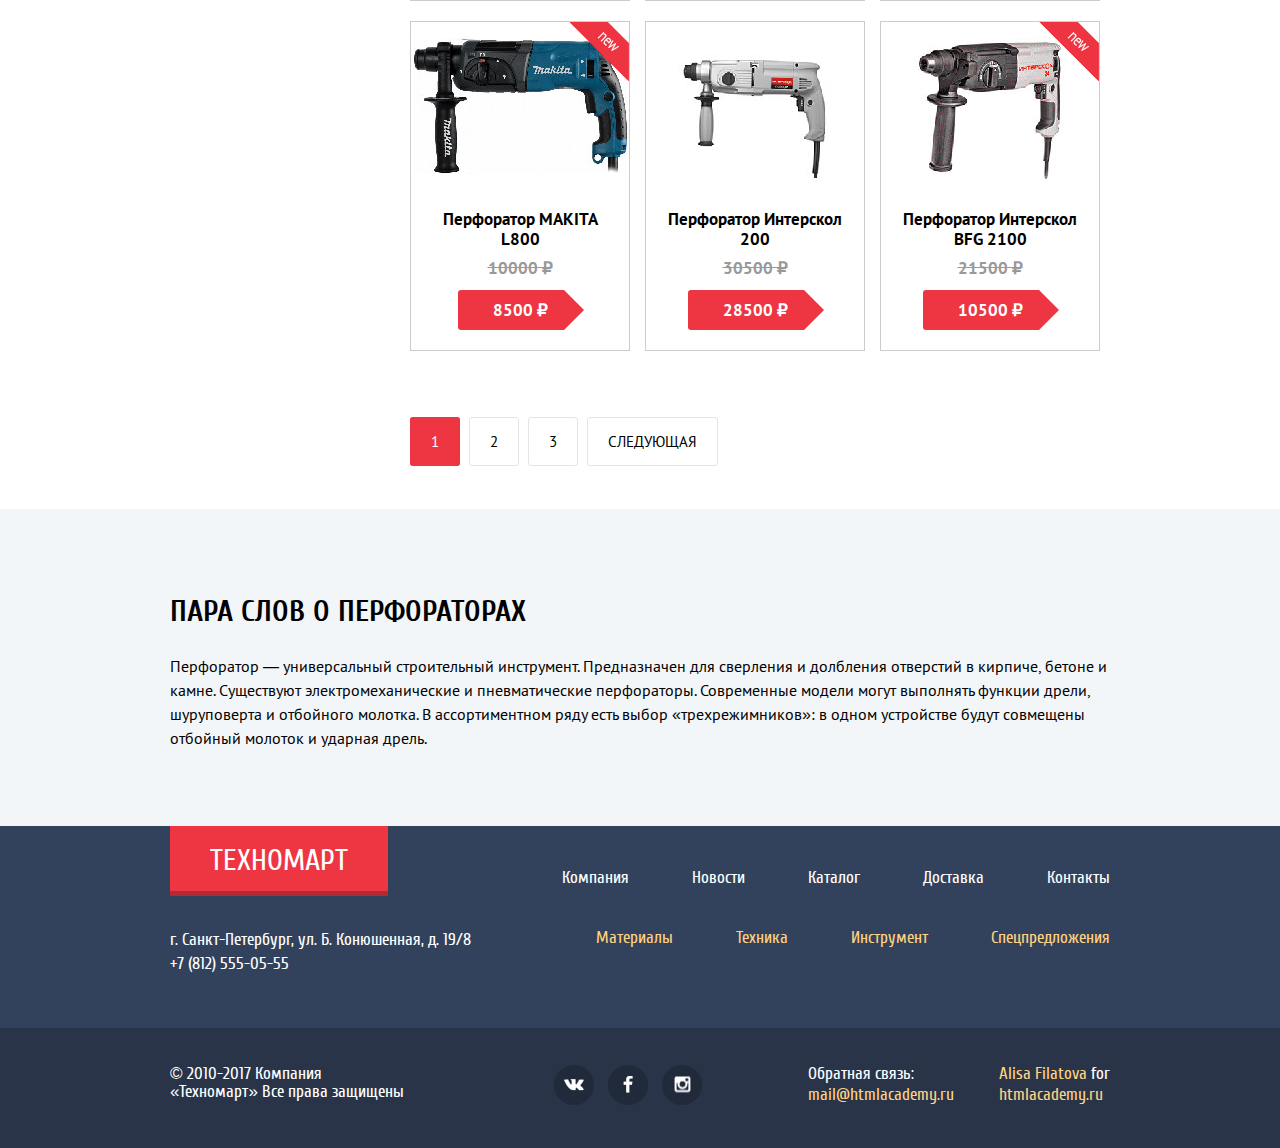
==== commit 1c531d0d: "добавлена сортировка по цене и по кол-ву" ====
--- a/inner.html
+++ b/inner.html
@@ -228,12 +228,12 @@
                     <nav class="products-filter-nav">
                         <span class="title">Сортировка:</span>
                         <ul>
-                            <li><a href="#" class="filter-price">По цене</a></li>
+                            <li><a class="filter-price">По цене</a></li>
                             <li><a class="filter-new" href="#">Новинки</a></li>
                             <li><a class="filter-sale" href="#">Скидки</a></li>
                         </ul>
                     </nav>
-                <div class="items"></div>
+                <div id="items-catalog" class="items"></div>
 
                 </div>
                 <nav class="paginator">
--- a/css/inner.css
+++ b/css/inner.css
@@ -110,6 +110,8 @@
   margin: 0;
   float: right;
   margin-right: 10px;
+  cursor: pointer;
+  
 }
 
 .products-filter-nav li {
@@ -118,12 +120,14 @@
   padding: 3px 0;
   padding-right: 73px;
   padding-bottom: 2px;
+  
 }
 
 .products-filter-nav a {
   text-decoration: none; 
   color: #c9c9c9;
   border-bottom: 1px dotted #ee3643;
+  cursor: pointer;
 }
 
 .products-filter-nav a::after {
--- a/css/products-card.css
+++ b/css/products-card.css
@@ -20,6 +20,7 @@
 .items {
   margin: 20px auto;
   position: relative;
+  z-index: 900;
 }
 
 .item {
@@ -165,7 +166,7 @@
 }
 
 .items .new::after {
-  content: url(../img/new-flag.png);
+  content: url('../img/new-flag.png');
   position: absolute;
   top: 0;
   right: 0;
@@ -188,4 +189,5 @@
 .item .btn-price {
   margin-bottom: 20px;
   margin-top: 12px;
-}+}
+
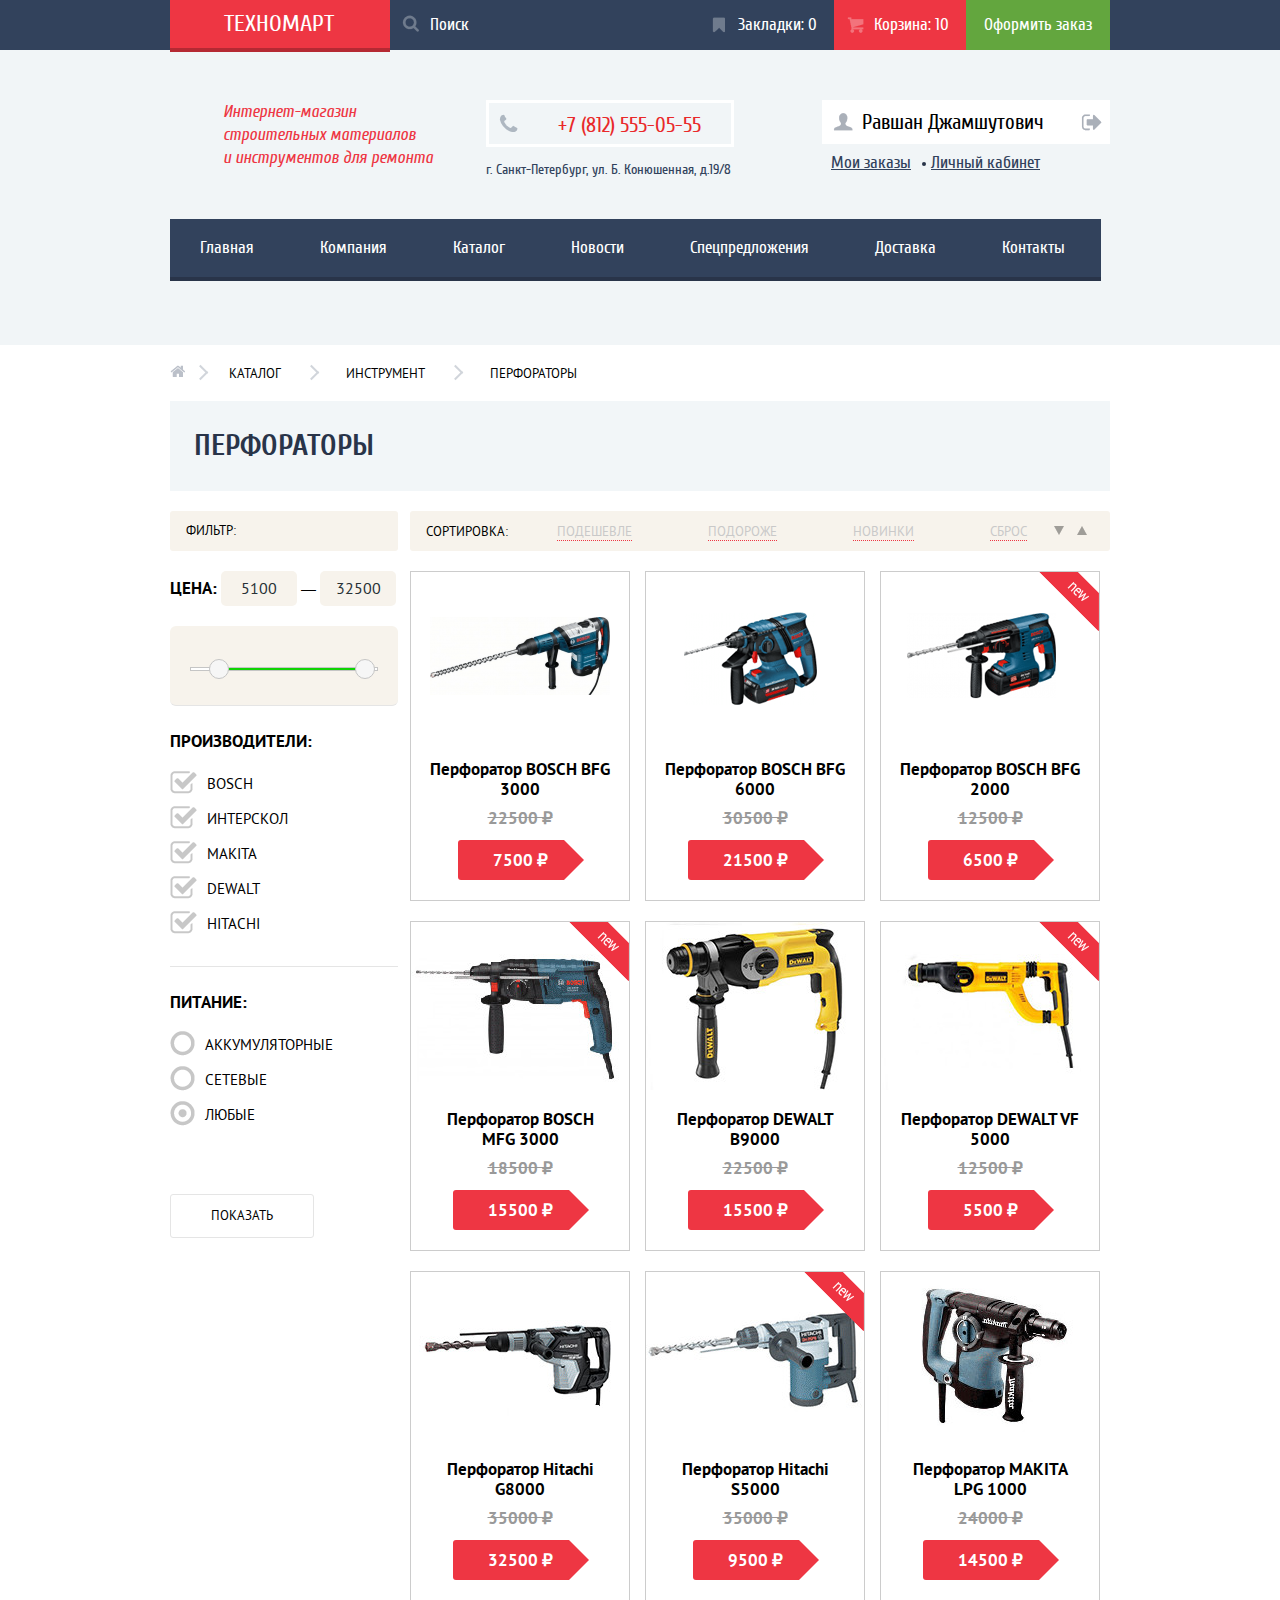
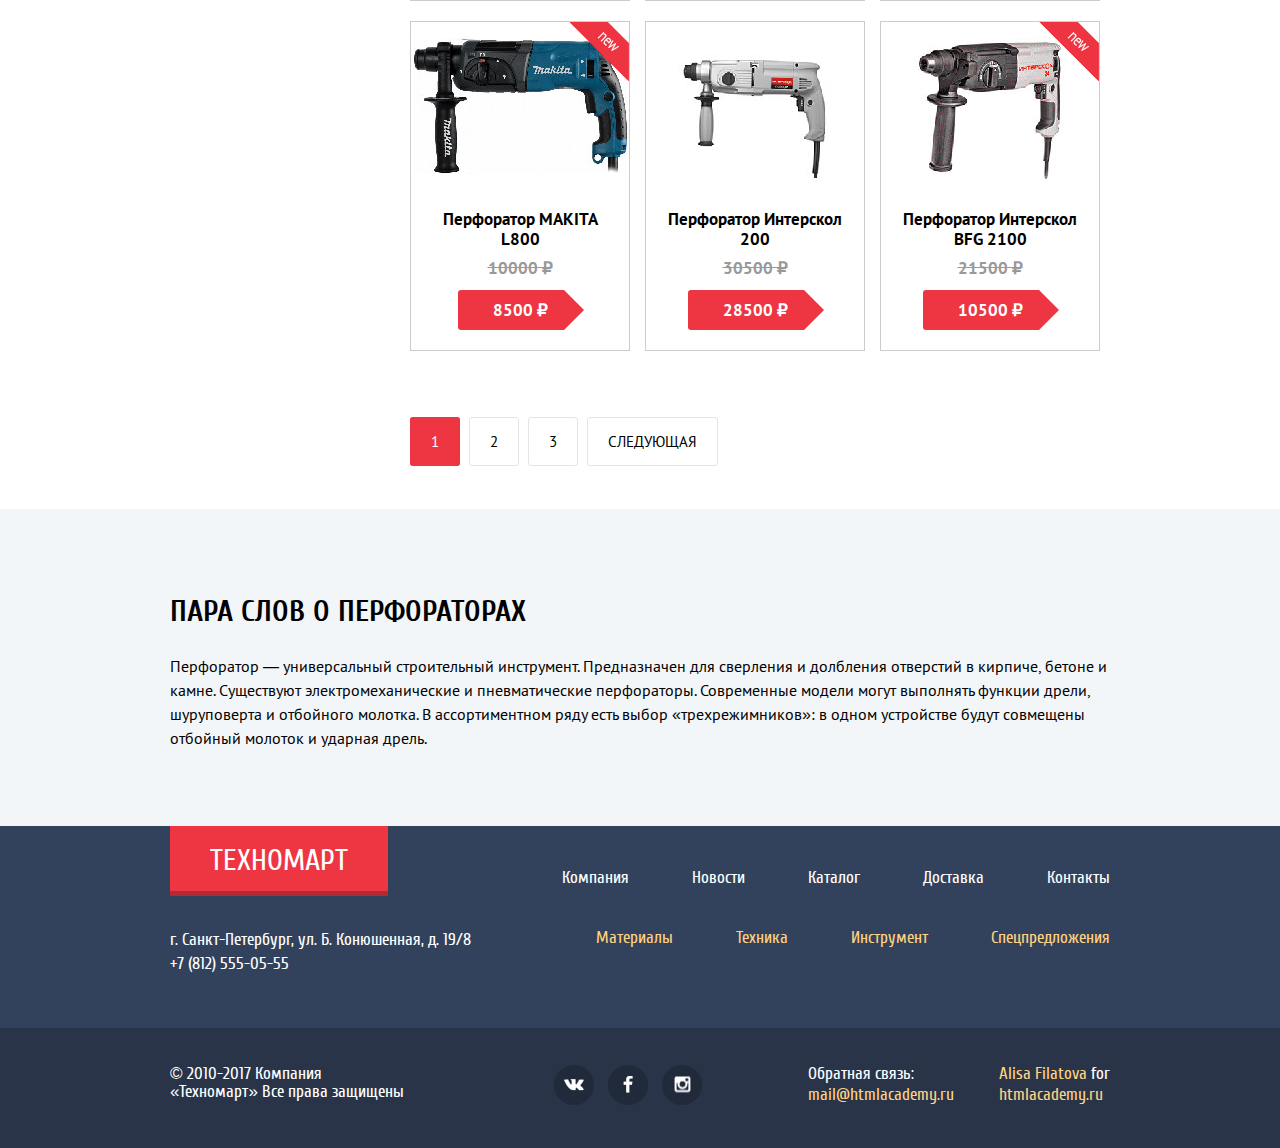
==== commit 88339f22: "добавлен loader" ====
--- a/inner.html
+++ b/inner.html
@@ -8,7 +8,7 @@
     <link rel="stylesheet" href="css/inner.css">
     <link rel="stylesheet" href="css/layout.css">
     <link rel="stylesheet" href="css/products-card.css">
-    <link rel="stylesheet" href="css/modal.css">
+    <link rel="stylesheet" href="css/loader.css">
     
     <title>Техномарт-каталог</title>
 </head>
@@ -228,9 +228,10 @@
                     <nav class="products-filter-nav">
                         <span class="title">Сортировка:</span>
                         <ul>
-                            <li><a class="filter-price">По цене</a></li>
-                            <li><a class="filter-new" href="#">Новинки</a></li>
-                            <li><a class="filter-sale" href="#">Скидки</a></li>
+                            <li><a class="filter-min">Подешевле</a></li>
+                            <li><a class="filter-max">Подороже</a></li>
+                            <li><a class="filter-new">Новинки</a></li>
+                            <li><a class="filter-reset">Сброс</a></li>
                         </ul>
                     </nav>
                 <div id="items-catalog" class="items"></div>
@@ -320,7 +321,10 @@
                 </div>
 
                 <div class="developers">
-                    <p><a href="http://alicedesign.ru/" target="_blank">Alisa Filatova</a> for </p>
+                    <p>
+                        <a href="http://alicedesign.ru/" target="_blank">Alisa Filatova</a> 
+                        for 
+                    </p>
                     <a href="https://htmlacademy.ru" target="_blank">htmlacademy.ru</a>
                 </div>
 
@@ -331,10 +335,23 @@
             </div>
         </div>
     </footer>
-
-    <script src="js/jquery.js"></script>
+    <div class="loader invisible" id="floatingCirclesG">
+            <div class="f_circleG" id="frotateG_01"></div>
+            <div class="f_circleG" id="frotateG_02"></div>
+            <div class="f_circleG" id="frotateG_03"></div>
+            <div class="f_circleG" id="frotateG_04"></div>
+            <div class="f_circleG" id="frotateG_05"></div>
+            <div class="f_circleG" id="frotateG_06"></div>
+            <div class="f_circleG" id="frotateG_07"></div>
+            <div class="f_circleG" id="frotateG_08"></div>
+    </div>
+    <div class="modal-overlay"></div>
+
+    <script src="js/jquery-3.2.1.min.js"></script>
     <script src="js/jquery-ui.js"></script>
+    <script src="js/loader.js"></script>
     <script src="js/range-filter.js"></script>
     <script src="js/catalog.js"></script>
+
 </body>
 </html>--- a/css/loader.css
+++ b/css/loader.css
@@ -0,0 +1,201 @@
+.modal-overlay {
+	display: block;
+	position: fixed;
+	top: 0;
+	left: 0;
+	z-index: 2500;
+	width: 100%;
+	height: 100%;
+	background: rgba(0, 0, 0, 0.2);
+  }
+  
+.modal-overlay {
+	display: none;
+}
+  
+.modal-overlay-show {
+	display: block;
+}
+
+.invisible {
+	display: none;
+}
+
+#floatingCirclesG {
+	position: fixed;
+	top: 50%;
+	left: 50%;
+	width: 125px;
+	height: 125px;
+	margin: auto;
+	z-index: 3000;
+	transform:scale(0.6);
+		-o-transform:scale(0.6);
+		-ms-transform:scale(0.6);
+		-webkit-transform:scale(0.6);
+		-moz-transform:scale(0.6);
+}
+
+.f_circleG {
+	position: absolute;
+	background-color: rgb(255,255,255);
+	height: 22px;
+	width: 22px;
+	border-radius: 12px;
+		-o-border-radius:12px;
+		-ms-border-radius:12px;
+		-webkit-border-radius:12px;
+		-moz-border-radius:12px;
+	animation-name: f_fadeG;
+		-o-animation-name: f_fadeG;
+		-ms-animation-name: f_fadeG;
+		-webkit-animation-name: f_fadeG;
+		-moz-animation-name: f_fadeG;
+	animation-duration: 1.2s;
+		-o-animation-duration: 1.2s;
+		-ms-animation-duration: 1.2s;
+		-webkit-animation-duration: 1.2s;
+		-moz-animation-duration: 1.2s;
+	animation-iteration-count: infinite;
+		-o-animation-iteration-count: infinite;
+		-ms-animation-iteration-count: infinite;
+		-webkit-animation-iteration-count: infinite;
+		-moz-animation-iteration-count: infinite;
+	animation-direction: normal;
+		-o-animation-direction: normal;
+		-ms-animation-direction: normal;
+		-webkit-animation-direction: normal;
+		-moz-animation-direction: normal;
+}
+
+#frotateG_01 {
+	left:0;
+	top:51px;
+	animation-delay:0.45s;
+		-o-animation-delay:0.45s;
+		-ms-animation-delay:0.45s;
+		-webkit-animation-delay:0.45s;
+		-moz-animation-delay:0.45s;
+}
+
+#frotateG_02 {
+	left: 15px;
+	top: 15px;
+	animation-delay: 0.6s;
+		-o-animation-delay: 0.6s;
+		-ms-animation-delay: 0.6s;
+		-webkit-animation-delay: 0.6s;
+		-moz-animation-delay: 0.6s;
+}
+
+#frotateG_03 {
+	left: 51px;
+	top: 0;
+	animation-delay: 0.75s;
+		-o-animation-delay: 0.75s;
+		-ms-animation-delay: 0.75s;
+		-webkit-animation-delay: 0.75s;
+		-moz-animation-delay: 0.75s;
+}
+
+#frotateG_04{
+	right: 15px;
+	top: 15px;
+	animation-delay: 0.9s;
+		-o-animation-delay: 0.9s;
+		-ms-animation-delay: 0.9s;
+		-webkit-animation-delay: 0.9s;
+		-moz-animation-delay: 0.9s;
+}
+
+#frotateG_05 {
+	right: 0;
+	top: 51px;
+	animation-delay: 1.05s;
+		-o-animation-delay: 1.05s;
+		-ms-animation-delay: 1.05s;
+		-webkit-animation-delay: 1.05s;
+		-moz-animation-delay: 1.05s;
+}
+
+#frotateG_06 {
+	right: 15px;
+	bottom: 15px;
+	animation-delay: 1.2s;
+		-o-animation-delay: 1.2s;
+		-ms-animation-delay: 1.2s;
+		-webkit-animation-delay: 1.2s;
+		-moz-animation-delay: 1.2s;
+}
+ 
+#frotateG_07 {
+	left: 51px;
+	bottom: 0;
+	animation-delay: 1.35s;
+		-o-animation-delay: 1.35s;
+		-ms-animation-delay: 1.35s;
+		-webkit-animation-delay: 1.35s;
+		-moz-animation-delay: 1.35s;
+}
+
+#frotateG_08 {
+	left: 15px;
+	bottom: 15px;
+	animation-delay: 1.5s;
+		-o-animation-delay: 1.5s;
+		-ms-animation-delay: 1.5s;
+		-webkit-animation-delay: 1.5s;
+		-moz-animation-delay: 1.5s;
+}
+
+
+
+@keyframes f_fadeG {
+	0% {
+		background-color:rgb(15,72,186);
+	}
+
+	100% {
+		background-color:rgb(255,255,255);
+	}
+}
+
+@-o-keyframes f_fadeG {
+	0% {
+		background-color:rgb(15,72,186);
+	}
+
+	100% {
+		background-color:rgb(255,255,255);
+	}
+}
+
+@-ms-keyframes f_fadeG {
+	0% {
+		background-color:rgb(15,72,186);
+	}
+
+	100% {
+		background-color:rgb(255,255,255);
+	}
+}
+
+@-webkit-keyframes f_fadeG {
+	0% {
+		background-color:rgb(15,72,186);
+	}
+
+	100% {
+		background-color:rgb(255,255,255);
+	}
+}
+
+@-moz-keyframes f_fadeG {
+	0% {
+		background-color:rgb(15,72,186);
+	}
+
+	100% {
+		background-color:rgb(255,255,255);
+	}
+}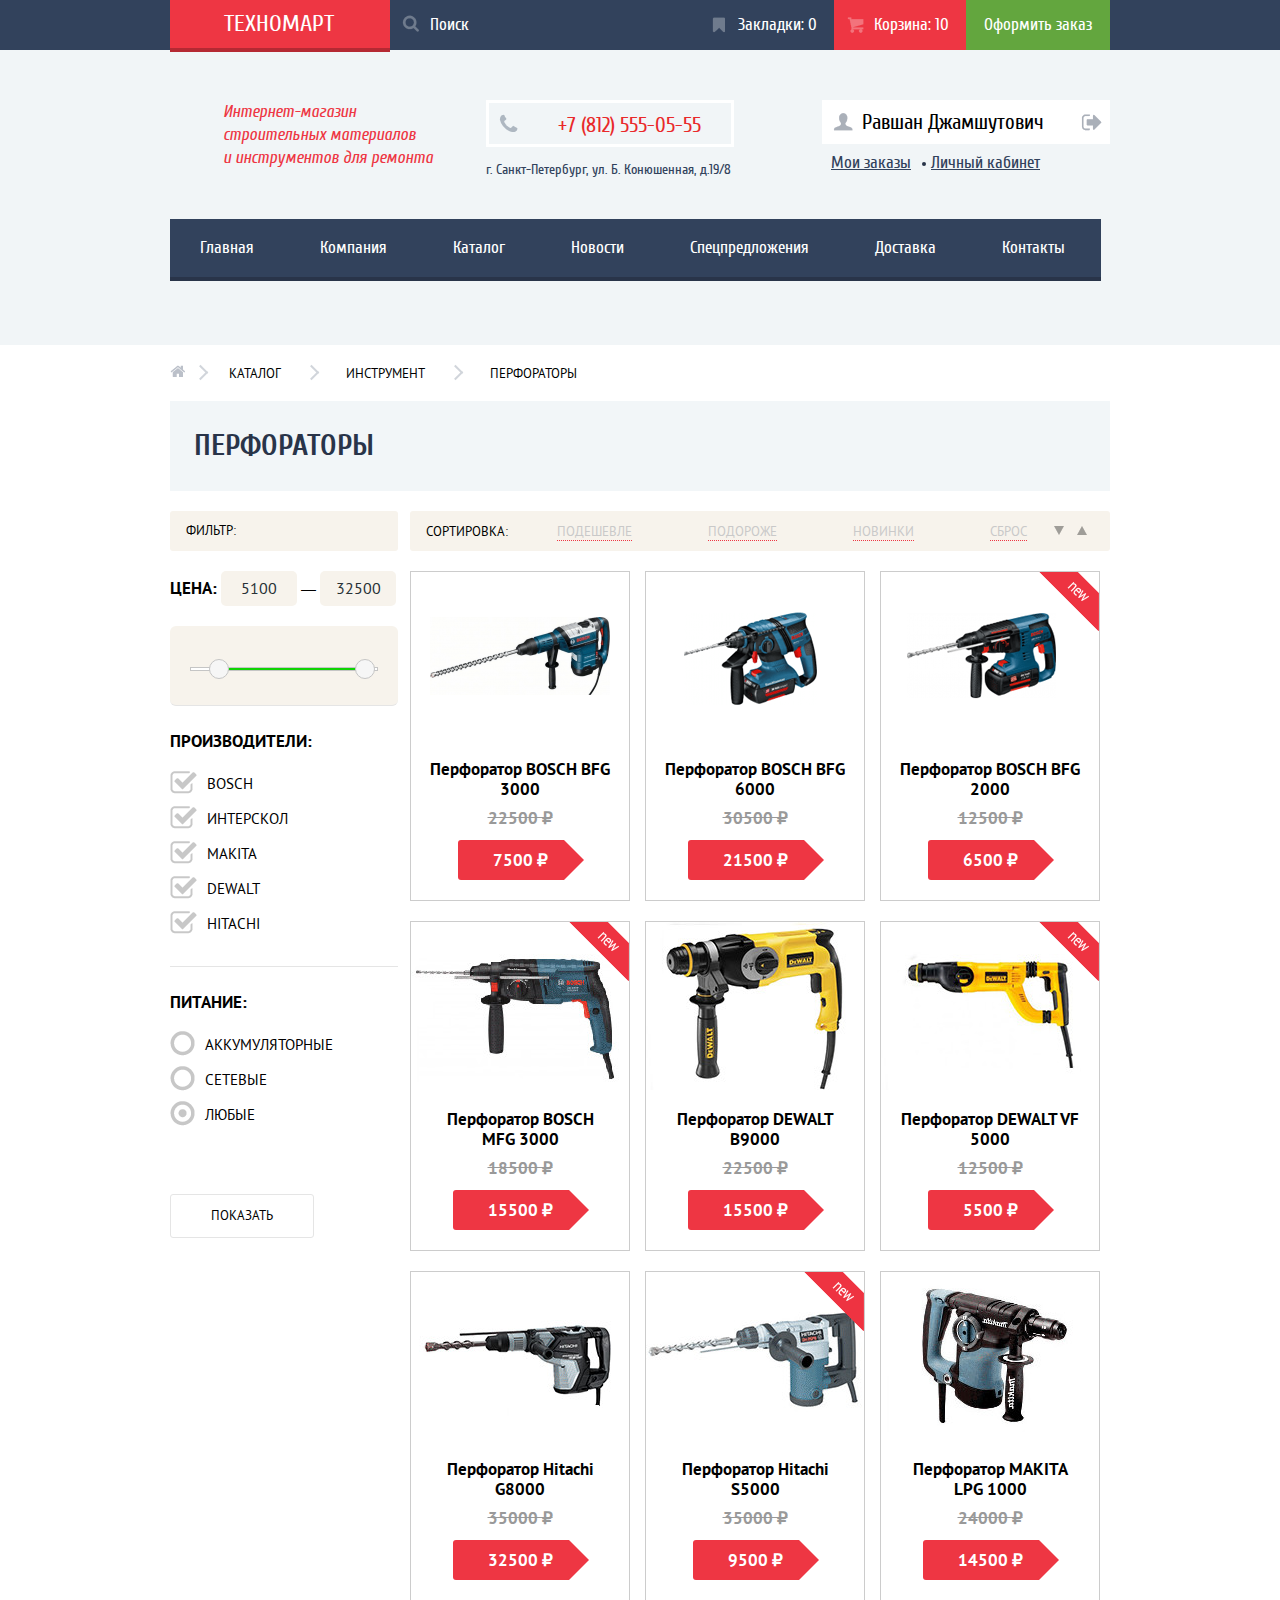
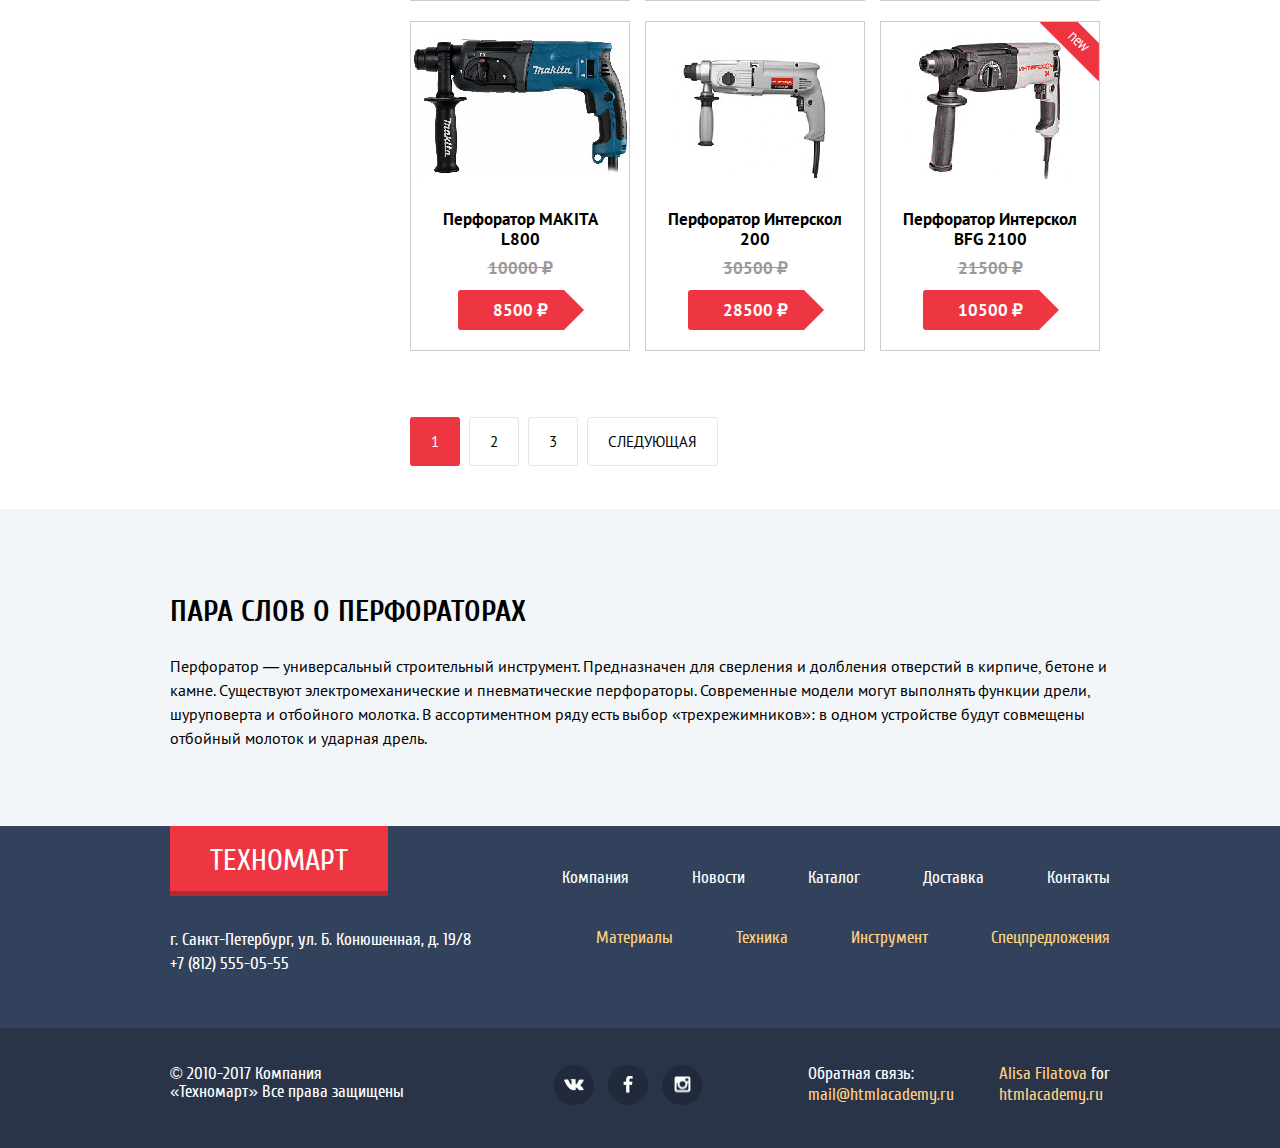
==== commit e5920e76: "небольшие корректировки кода" ====
--- a/inner.html
+++ b/inner.html
@@ -10,7 +10,7 @@
     <link rel="stylesheet" href="css/products-card.css">
     <link rel="stylesheet" href="css/loader.css">
     
-    <title>Техномарт-каталог</title>
+    <title>Техномарт-магазин</title>
 </head>
 
 <body>
@@ -234,7 +234,8 @@
                             <li><a class="filter-reset">Сброс</a></li>
                         </ul>
                     </nav>
-                <div id="items-catalog" class="items"></div>
+                
+                    <div id="items-catalog" class="items"></div>
 
                 </div>
                 <nav class="paginator">
@@ -335,17 +336,6 @@
             </div>
         </div>
     </footer>
-    <div class="loader invisible" id="floatingCirclesG">
-            <div class="f_circleG" id="frotateG_01"></div>
-            <div class="f_circleG" id="frotateG_02"></div>
-            <div class="f_circleG" id="frotateG_03"></div>
-            <div class="f_circleG" id="frotateG_04"></div>
-            <div class="f_circleG" id="frotateG_05"></div>
-            <div class="f_circleG" id="frotateG_06"></div>
-            <div class="f_circleG" id="frotateG_07"></div>
-            <div class="f_circleG" id="frotateG_08"></div>
-    </div>
-    <div class="modal-overlay"></div>
 
     <script src="js/jquery-3.2.1.min.js"></script>
     <script src="js/jquery-ui.js"></script>
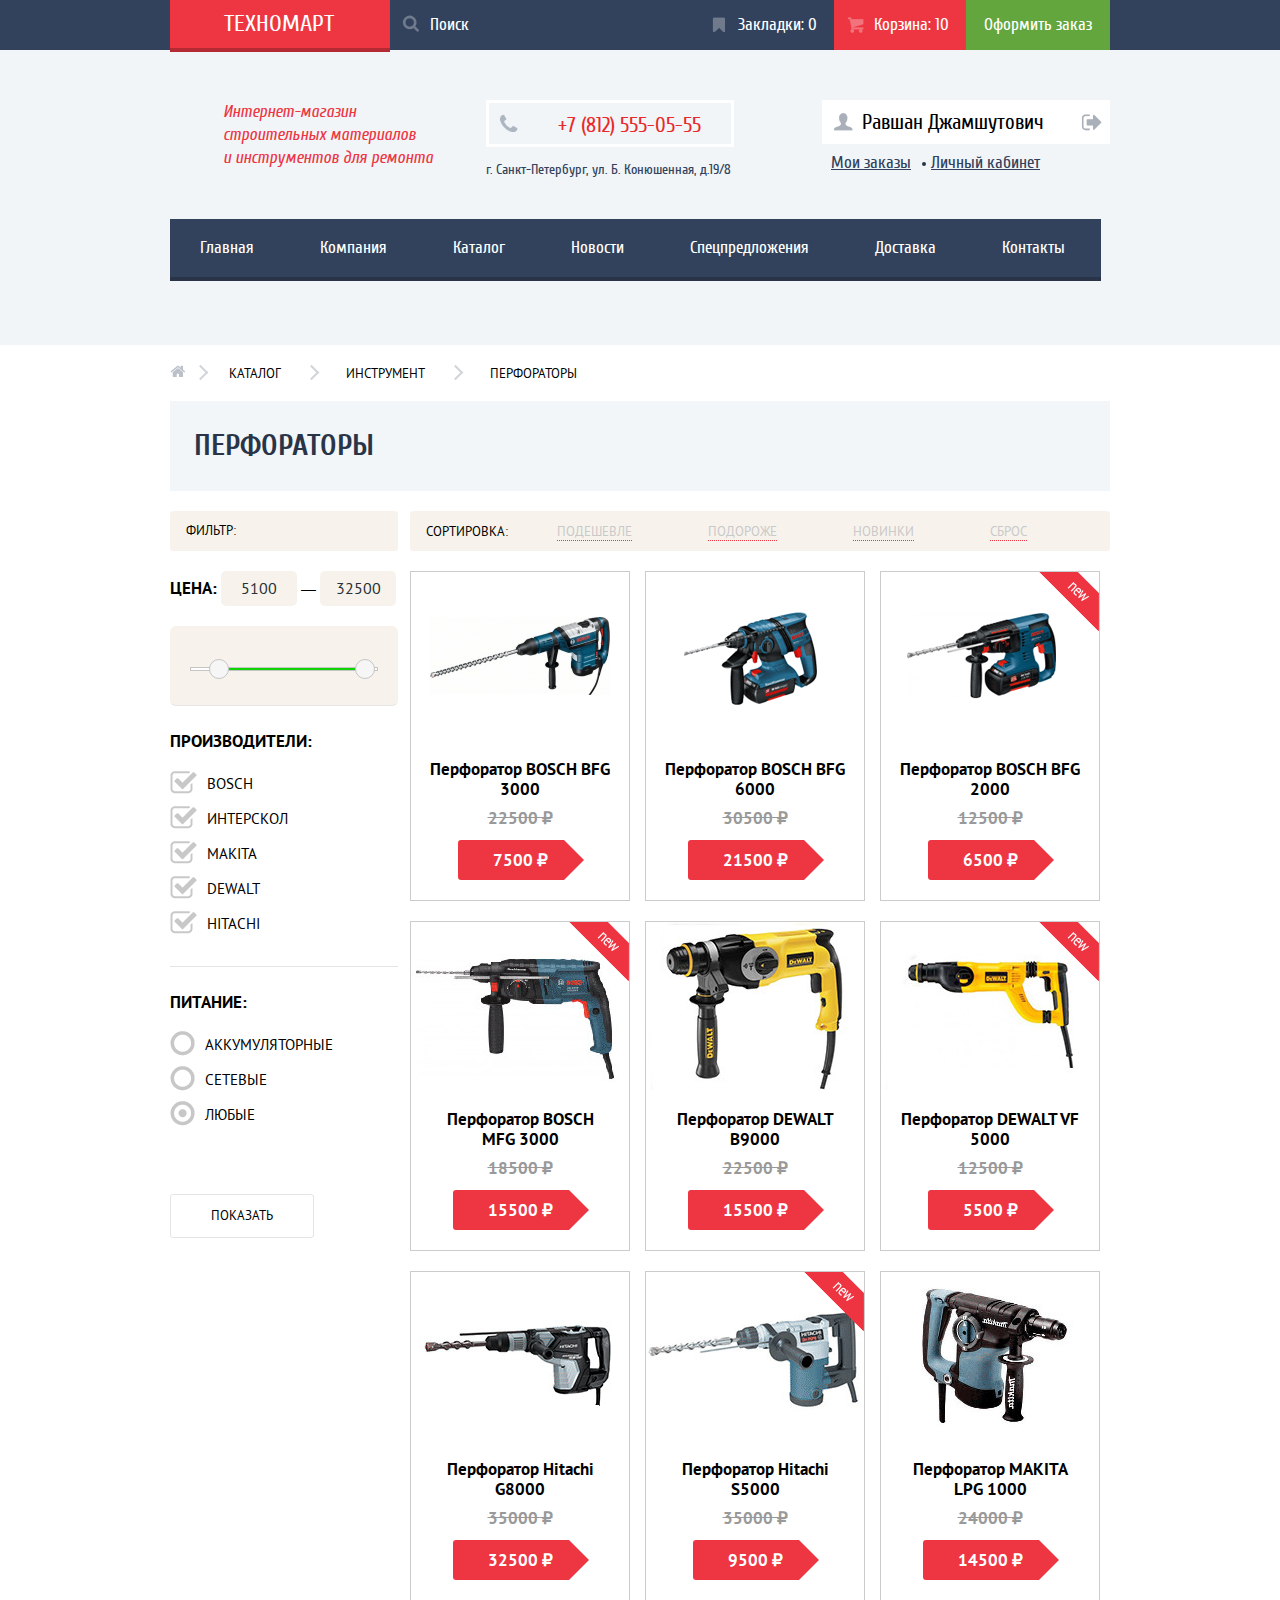
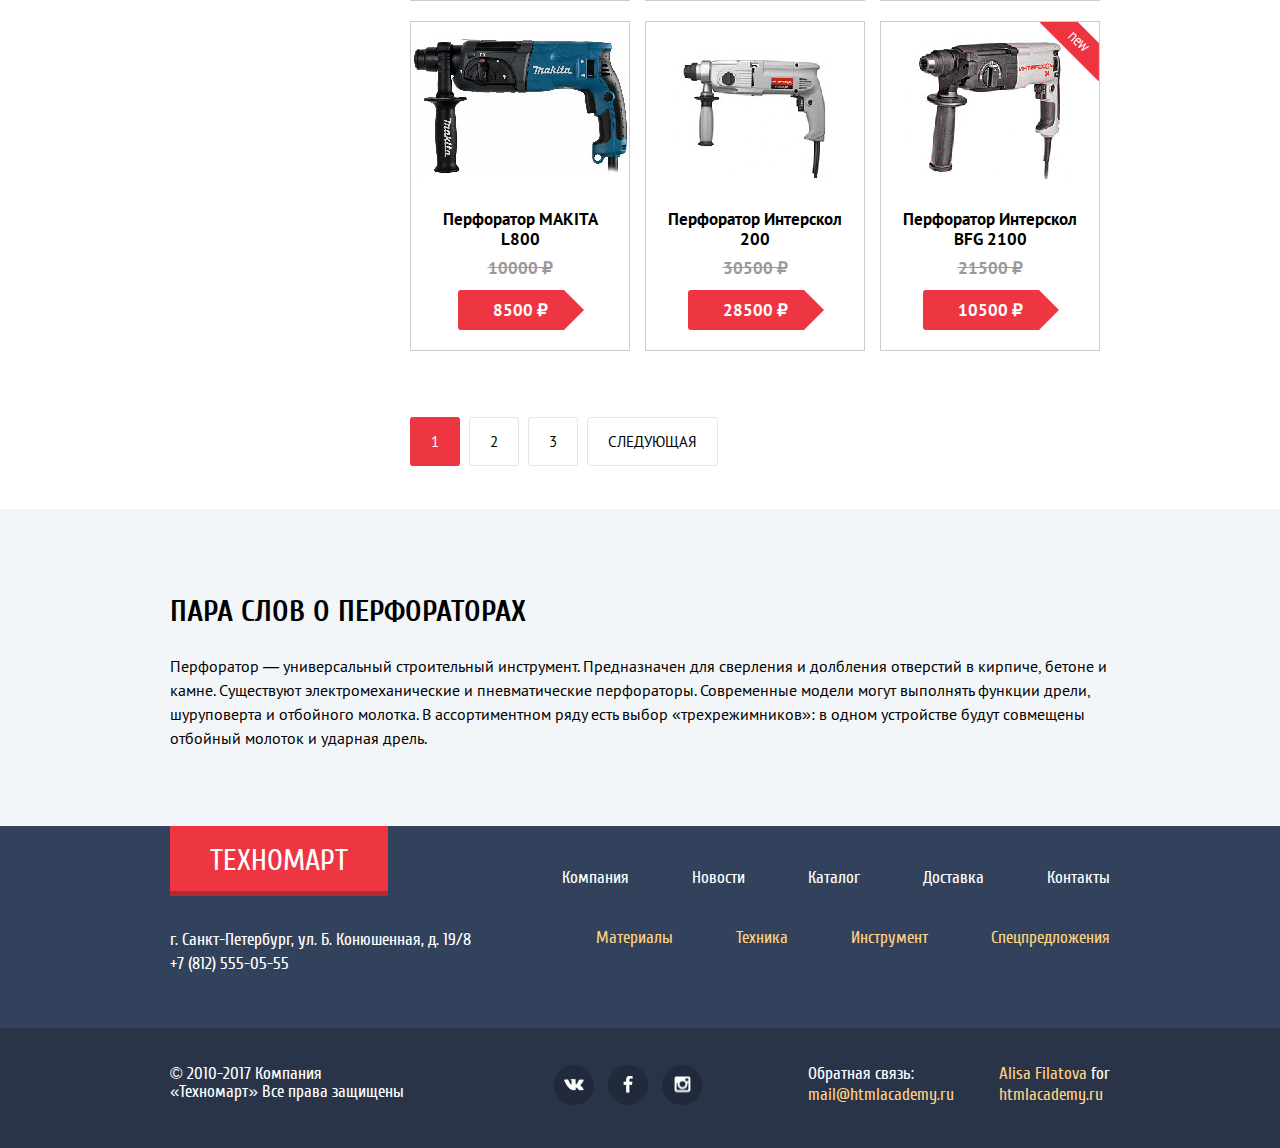
==== commit 8a75dd9b: "add favicon" ====
--- a/inner.html
+++ b/inner.html
@@ -9,6 +9,7 @@
     <link rel="stylesheet" href="css/layout.css">
     <link rel="stylesheet" href="css/products-card.css">
     <link rel="stylesheet" href="css/loader.css">
+    <link rel="icon" type="image/png" href="favicon.png">
     
     <title>Техномарт-магазин</title>
 </head>
--- a/css/inner.css
+++ b/css/inner.css
@@ -128,47 +128,6 @@
   color: #c9c9c9;
   border-bottom: 1px dotted #ee3643;
   cursor: pointer;
-}
-
-.products-filter-nav a::after {
-  content: " ";
-  width: 0;
-  height: 0;
-  border: 5px solid transparent;
-  border-top: 9px solid #000;
-  position: absolute;
-  right: 46px;
-  bottom: 11px;
-  opacity: 0.1;
-} 
-
-.products-filter-nav a:hover::after {
-  opacity: 1;
-}
-
-.products-filter-nav a:active::after {
-  border-top: 9px solid #ee3643;
-}
-
-.products-filter-nav a::before {
-  content: " ";
-  width: 0;
-  height: 0;
-  border: 5px solid transparent;
-  border-top: 9px solid #000;
-  position: absolute;
-  right: 23px;
-  bottom: 16px;
-  opacity: 0.1;
-  transform: rotate(180deg);
-}
-
-.products-filter-nav a:hover::before{
-  opacity: 1;
-}
-
-.products-filter-nav a:active::before {
-  border-top: 9px solid #ee3643;
 }
 
 .products-filter-nav a.active {
